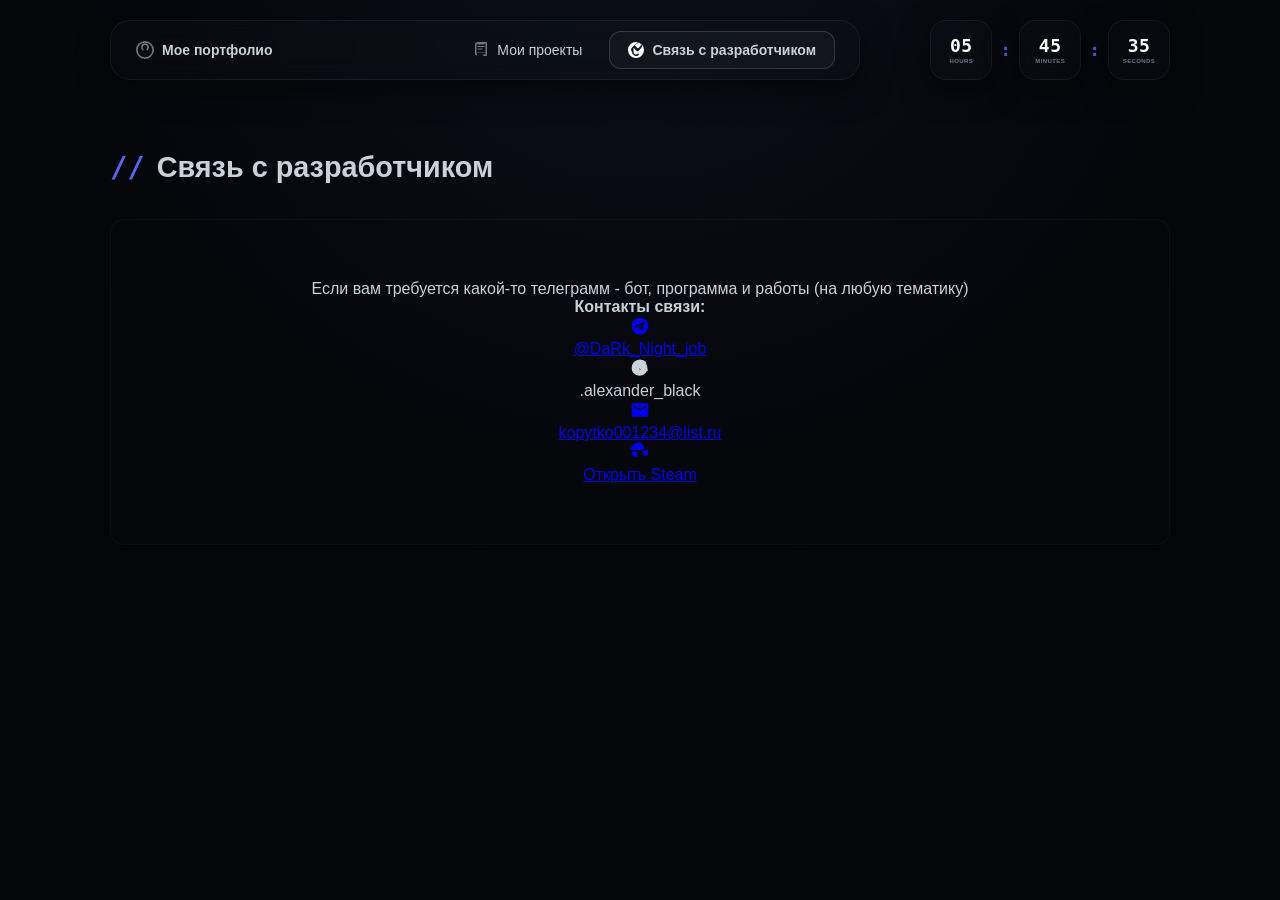
==== contacts.html @ 04a9a087 "Update contacts.html" ====
<!DOCTYPE html>
<html lang="ru">
<head>
    <meta charset="UTF-8">
    <meta name="viewport" content="width=device-width, initial-scale=1.0">
    <title>Мое Портфолио | Контакты</title>
    <link rel="stylesheet" href="style.css">
</head>
<body>

    <div id="loader">
        <div class="loader-content">
            <div class="wave-text">
                <span>За</span><span>г</span><span>р</span><span>у</span><span>з</span><span>к</span><span>а</span><span>...</span>
            </div>
            <div class="wave-dots">
                <div class="loader-pill"></div>
                <div class="loader-pill"></div>
                <div class="loader-pill"></div>
            </div>
        </div>
    </div>

    <header class="gh-header main-content-loaded">
        <div class="gh-container">
            <div class="gh-nav-item brand">
                <svg class="gh-icon" viewBox="0 0 16 16" width="18" height="18"><path fill="currentColor" d="M10.561 8.073a.75.75 0 1 1-1.122-1.001 2.22 2.22 0 0 0 .561-1.447c0-1.176-.856-2.125-2-2.125s-2 .949-2 2.125c0 .554.214 1.057.561 1.447a.75.75 0 1 1-1.122 1.001A3.72 3.72 0 0 1 4.5 5.625C4.5 3.632 6.058 2 8 2s3.5 1.632 3.5 3.625c0 .927-.348 1.771-.939 2.448Z"></path><path fill="currentColor" d="M8 0a8 8 0 1 1 0 16A8 8 0 0 1 8 0ZM1.5 8a6.5 6.5 0 1 0 13 0 6.5 6.5 0 0 0-13 0Z"></path></svg>
                <span>Мое портфолио</span>
            </div>
            
            <nav class="gh-nav-links">
                <a href="index.html" class="gh-nav-item">
                    <svg class="gh-icon" viewBox="0 0 16 16" width="16" height="16"><path fill="currentColor" d="M2 2.5A2.5 2.5 0 0 1 4.5 0h8.75a.75.75 0 0 1 .75.75v12.5a.75.75 0 0 1-.75.75h-2.5a.75.75 0 1 1 0-1.5h1.75v-2h-8a1 1 0 0 0-.714 1.7.75.75 0 1 1-1.072 1.05A2.495 2.495 0 0 1 2 11.5Zm10.5 7V1.5h-8a1 1 0 0 0-1 1v8.5c0 .193.055.373.15.526A2.487 2.487 0 0 1 4.5 10h8ZM4.5 1.5h7v1h-7v-1Zm0 2.5h7v1h-7v-1Zm0 2.5h5v1h-5v-1Z"></path></svg>
                    <span>Мои проекты</span>
                </a>
                <a href="contacts.html" class="gh-nav-item active">
                    <svg class="gh-icon" viewBox="0 0 16 16" width="16" height="16"><path fill="currentColor" d="M8 16A8 8 0 1 1 8 0a8 8 0 0 1 0 16ZM4 5v5a4 4 0 0 0 7.172 2.427l-1.06-1.06A2.5 2.5 0 0 1 5.5 10V5.78l3.15 3.15a1.25 1.25 0 0 0 1.768 0l2.333-2.333a3.5 3.5 0 0 0-4.95-4.95l-3 3A3.5 3.5 0 0 0 4 10Zm5.44-3.56a2 2 0 0 1 2.828 2.828l-2.334 2.334L6.78 3.44l2.334-2.334L9.44 1.44Z"></path></svg>
                    <span>Связь с разработчиком</span>
                </a>
            </nav>
        </div>
    </header>

    <div class="floating-clock-container main-content-loaded">
        <div class="clock-glass-card">
            <span id="hours">00</span>
            <span class="clock-card-label">HOURS</span>
        </div>
        <span class="clock-separator">:</span>
        <div class="clock-glass-card">
            <span id="minutes">00</span>
            <span class="clock-card-label">MINUTES</span>
        </div>
        <span class="clock-separator">:</span>
        <div class="clock-glass-card">
            <span id="seconds">00</span>
            <span class="clock-card-label">SECONDS</span>
        </div>
    </div>

    <main class="container main-content-loaded">
        <section class="section" style="padding-top: 40px;">
            <h2 class="section-title">Связь с разработчиком</h2>
            <div class="contact-box">
                <p class="contact-lead-text">Если вам требуется какой-то телеграмм - бот, программа и работы (на любую тематику)</p>
                <h4 class="contact-sub-title">Контакты связи:</h4>
                
                <div class="social-sliding-container">
                    
                    <a href="https://t.me/DaRk_Night_job" target="_blank" class="slide-social-btn tg-btn">
                        <div class="btn-icon-wrapper">
                            <svg viewBox="0 0 24 24" width="20" height="20" fill="currentColor"><path d="M12 2C6.48 2 2 6.48 2 12s4.48 10 10 10 10-4.48 10-10S17.52 2 12 2zm4.64 6.8c-.15 1.58-.8 5.42-1.13 7.19-.14.75-.42 1-.68 1.03-.58.05-1.02-.38-1.58-.75-.88-.58-1.38-.94-2.23-1.5-1-.65-.35-1 .22-1.62.15-.15 2.7-2.46 2.75-2.67.01-.03.01-.14-.06-.2-.07-.06-.17-.04-.25-.02-.11.02-1.83 1.16-5.16 3.41-.49.33-.93.5-1.33.49-.44-.01-1.29-.25-1.92-.45-.77-.25-1.39-.39-1.34-.83.03-.23.35-.46.97-.71 3.82-1.66 6.37-2.75 7.66-3.28 3.66-1.49 4.42-1.75 4.92-1.76.11 0 .36.03.52.16.14.11.18.26.19.37 0 .07-.01.22-.02.29z"/></svg>
                        </div>
                        <span class="btn-sliding-text">@DaRk_Night_job</span>
                    </a>

                    <div class="slide-social-btn dc-btn" onclick="navigator.clipboard.writeText('.alexander_black'); alert('Никнейм Discord скопирован!');">
                        <div class="btn-icon-wrapper">
                            <svg viewBox="0 0 24 24" width="20" height="20" fill="currentColor"><path d="M19.27 4.73a10.02 10.02 0 0 0-7.24-3h-.06a10.02 10.02 0 0 0-7.24 3A10 10 0 0 0 2 12c0 2.22.73 4.31 2.07 6a10.015 10.015 0 0 0 7.24 3.25h.18A10.017 10.017 0 0 0 18.73 18c1.34-1.69 2.07-3.78 2.07-6a10 10 0 0 0-1.53-5.27zm-7.27 9.52c-.83 0-1.5-.75-1.5-1.67 0-.92.67-1.67 1.5-1.67s1.5.75 1.5 1.67c0 .92-.67 1.67-1.5 1.67zm4.12-4.66c-.08-.14-.26-.22-.43-.17-1.12.33-2.31.51-3.69.51s-2.57-.19-3.69-.51c-.17-.05-.35.03-.43.17-.67 1.17-1.34 3.19-1.34 5.43 0 .15.08.29.22.36.99.51 2.21.82 3.53.82.49 0 .96-.04 1.41-.12.16-.03.29-.14.34-.3l.42-1.38c.07-.22-.04-.46-.26-.54-.46-.17-.9-.4-1.3-.68-.18-.13-.19-.39-.03-.53.15-.14.4-.13.53.03.39.4.88.72 1.42.94.34.14.71.22 1.1.22s.76-.08 1.1-.22c.54-.22 1.03-.54 1.42-.94.13-.16.38-.17.53-.03.16.14.15.4-.03.53-.4.28-.84.51-1.3.68-.22.08-.33.32-.26.54l.42 1.38c.05.16.18.27.34.3.45.08.92.12 1.41.12 1.32 0 2.54-.31 3.53-.82.14-.07.22-.21.22-.36 0-2.24-.67-4.26-1.34-5.43z"/></svg>
                        </div>
                        <span class="btn-sliding-text">.alexander_black</span>
                    </div>

                    <a href="mailto:kopytko001234@list.ru" class="slide-social-btn mail-btn">
                        <div class="btn-icon-wrapper">
                            <svg viewBox="0 0 24 24" width="20" height="20" fill="currentColor"><path d="M20 4H4c-1.1 0-1.99.9-1.99 2L2 18c0 1.1.9 2 2 2h16c1.1 0 2-.9 2-2V6c0-1.1-.9-2-2-2zm0 4l-8 5-8-5V6l8 5 8-5v2z"/></svg>
                        </div>
                        <span class="btn-sliding-text">kopytko001234@list.ru</span>
                    </a>

                    <a href="https://steamcommunity.com/profiles/76561199531581715/" target="_blank" class="slide-social-btn steam-btn">
                        <div class="btn-icon-wrapper">
                            <svg viewBox="0 0 24 24" width="20" height="20" fill="currentColor"><path d="M12 .3a12 12 0 0 0-11.3 8l5.8 2.3a3.3 3.3 0 0 1 5.4 0l5.7-2.4A12 12 0 0 0 12 .3zm-4.7 13a2.4 2.4 0 1 0 0 4.8 2.4 2.4 0 0 0 0-4.8zM2 12a10 10 0 0 0 1.7 5.5l5-2a3.4 3.4 0 0 1-.3-1.5 3.3 3.3 0 0 1 .4-1.6l-5.1-2A9.9 9.9 0 0 0 2 12zm18.3-2.5l-5.2 2.2a3.3 3.3 0 0 1 .4 1.7 3.4 3.4 0 0 1-.4 1.6l5 2A10 10 0 0 0 22 12a10 10 0 0 0-1.7-4.5z"/></svg>
                        </div>
                        <span class="btn-sliding-text">Открыть Steam</span>
                    </a>

                </div>
            </div>
        </section>
    </main>

    <script>
        window.addEventListener('DOMContentLoaded', () => {
            setTimeout(() => {
                const loader = document.getElementById('loader');
                if (loader) {
                    loader.style.opacity = '0';
                    loader.style.visibility = 'hidden';
                }
                document.querySelectorAll('.main-content-loaded').forEach(el => {
                    el.classList.add('visible');
                });
            }, 800);
        });

        function updateClock() {
            const now = new Date();
            const hours = now.getHours().toString().padStart(2, "0");
            const minutes = now.getMinutes().toString().padStart(2, "0");
            const seconds = now.getSeconds().toString().padStart(2, "0");
            
            if(document.getElementById("hours")) {
                document.getElementById("hours").textContent = hours;
                document.getElementById("minutes").textContent = minutes;
                document.getElementById("seconds").textContent = seconds;
            }
        }
        updateClock();
        setInterval(updateClock, 1000);
    </script>
</body>
</html>
---- style.css ----
/* ==========================================================================
   1. ПЕРЕМЕННЫЕ И УЛЬТРА-ТЕМНЫЙ ГЛУБОКИЙ ФОН
   ========================================================================== */
:root {
    --bg-color: #040508; 
    --card-bg: rgba(255, 255, 255, 0.005); 
    --card-border: rgba(255, 255, 255, 0.03);
    --accent-color: #5865F2; 
    --accent-glow: rgba(88, 101, 242, 0.3);
    --text-main: #c9d1d9;
    --text-muted: #6e7681; 
    --font: -apple-system, BlinkMacSystemFont, "Segoe UI", Helvetica, Arial, sans-serif;
}

* {
    box-sizing: border-box;
    margin: 0;
    padding: 0;
    scroll-behavior: smooth;
}

body {
    background-color: var(--bg-color);
    background-image: radial-gradient(circle at 50% -10%, #0c0f17 0%, #040508 60%);
    background-attachment: fixed;
    color: var(--text-main);
    font-family: var(--font);
    overflow-x: hidden;
    padding-top: 110px; 
}

.container {
    max-width: 1100px;
    margin: 0 auto;
    padding: 0 20px;
}

.main-content-loaded {
    opacity: 0;
    visibility: hidden;
    transition: opacity 0.6s ease-in-out, visibility 0.6s;
}

.main-content-loaded.visible {
    opacity: 1;
    visibility: visible;
}

/* ==========================================================================
   2. ПАРЯЩАЯ ВЕРХНЯЯ ПАНЕЛЬ (Выровнена слева с отступом)
   ========================================================================== */
.gh-header {
    position: fixed;
    top: 20px; 
    left: calc((100% - 1100px) / 2 + 20px); /* Привязка к сетке контейнера */
    width: calc(100% - 370px); /* Оставляем справа место под блок часов */
    max-width: 750px;
    height: 60px;
    background-color: rgba(255, 255, 255, 0.01) !important; 
    border: 1px solid rgba(255, 255, 255, 0.05); 
    border-radius: 20px; 
    backdrop-filter: blur(12px); 
    -webkit-backdrop-filter: blur(12px);
    box-shadow: 0 10px 30px rgba(0, 0, 0, 0.5);
    z-index: 99999; 
    transition: all 0.3s ease;
}

/* На экранах, когда контейнер сжимается */
@media (min-width: 769px) and (max-width: 1150px) {
    .gh-header {
        left: 2.5%;
        width: 63%;
    }
}

.gh-container {
    width: 100%;
    height: 100%;
    padding: 0 24px;
    display: flex;
    align-items: center;
    justify-content: space-between; 
}

.gh-nav-links {
    display: flex;
    align-items: center;
    gap: 8px;
    height: 100%;
}

.gh-nav-item {
    display: flex;
    align-items: center;
    gap: 8px;
    padding: 10px 18px;
    color: var(--text-main);
    text-decoration: none;
    font-size: 14px;
    font-weight: 500;
    border-radius: 12px;
    border: 1px solid transparent; 
    cursor: pointer;
    white-space: nowrap;
    transition: all 0.3s cubic-bezier(0.25, 0.46, 0.45, 0.94);
}

.gh-nav-item.brand {
    cursor: default;
    font-weight: 600;
    padding-left: 0;
}

.gh-nav-item:not(.brand):hover {
    background-color: rgba(88, 101, 242, 0.03); 
    border-color: rgba(88, 101, 242, 0.4); 
    box-shadow: 0 0 15px var(--accent-glow); 
    color: #ffffff;
}

.gh-nav-item.active:not(.brand) {
    background-color: rgba(255, 255, 255, 0.03);
    border-color: rgba(255, 255, 255, 0.15);
    font-weight: 600;
}

.gh-icon {
    color: var(--text-muted);
    transition: color 0.3s ease;
}

.gh-nav-item:hover .gh-icon,
.gh-nav-item.active .gh-icon {
    color: #ffffff;
}

/* ==========================================================================
   2Б. ОТДЕЛЬНЫЕ ПАРЯЩИЕ ГОРИЗОНТАЛЬНЫЕ ЧАСЫ (По новому референсу)
   ========================================================================== */
.floating-clock-container {
    position: fixed;
    top: 20px;
    right: calc((100% - 1100px) / 2 + 20px); /* Симметрично выровнены с правого края */
    height: 60px;
    display: flex;
    align-items: center;
    gap: 8px;
    z-index: 99999;
}

@media (min-width: 769px) and (max-width: 1150px) {
    .floating-clock-container {
        right: 2.5%;
    }
}

/* Стиль изолированных прозрачных квадратов для цифр */
.clock-glass-card {
    width: 62px;
    height: 60px;
    background: rgba(255, 255, 255, 0.01);
    border: 1px solid rgba(255, 255, 255, 0.05);
    border-radius: 16px;
    display: flex;
    flex-direction: column;
    align-items: center;
    justify-content: center;
    backdrop-filter: blur(12px);
    -webkit-backdrop-filter: blur(12px);
    box-shadow: 0 10px 30px rgba(0, 0, 0, 0.5);
    transition: border-color 0.3s ease, box-shadow 0.3s ease, background-color 0.3s ease;
}

.floating-clock-container:hover .clock-glass-card {
    border-color: rgba(88, 101, 242, 0.25);
    background-color: rgba(88, 101, 242, 0.01);
    box-shadow: 0 4px 20px rgba(88, 101, 242, 0.1);
}

.clock-glass-card span:first-child {
    font-size: 18px;
    font-weight: 600;
    color: #ffffff;
    font-family: monospace;
    letter-spacing: 0.5px;
    line-height: 1.1;
}

.clock-card-label {
    font-size: 6px;
    color: var(--text-muted);
    font-weight: 700;
    letter-spacing: 0.4px;
    margin-top: 2px;
}

/* Разделительные точки между квадратами */
.clock-separator {
    font-size: 18px;
    color: var(--accent-color);
    font-weight: 700;
    font-family: monospace;
    animation: clockBlink 1s infinite;
    line-height: 60px;
    height: 60px;
    display: inline-block;
    vertical-align: middle;
}

@keyframes clockBlink {
    0%, 100% { opacity: 0.2; transform: scale(0.95); }
    50% { opacity: 1; transform: scale(1.05); }
}

/* ==========================================================================
   3. МИНИМАЛИСТИЧНЫЙ ВОЛНОВОЙ ЛОАДЕР
   ========================================================================== */
#loader {
    position: fixed;
    top: 0;
    left: 0;
    width: 100%;
    height: 100%;
    background-color: #040508;
    display: flex;
    justify-content: center;
    align-items: center;
    z-index: 999999;
    transition: opacity 0.5s ease, visibility 0.5s;
}

.loader-content { display: flex; flex-direction: column; align-items: center; gap: 15px; }
.wave-text { display: flex; font-size: 2.2rem; font-weight: 300; letter-spacing: 4px; color: #ffffff; }
.wave-text span { display: inline-block; animation: textWave 1.4s infinite ease-in-out; }
.wave-text span:nth-child(1) { animation-delay: 0.0s; }
.wave-text span:nth-child(2) { animation-delay: 0.1s; }
.wave-text span:nth-child(3) { animation-delay: 0.2s; }
.wave-text span:nth-child(4) { animation-delay: 0.3s; }
.wave-text span:nth-child(5) { animation-delay: 0.4s; }
.wave-text span:nth-child(6) { animation-delay: 0.5s; }
.wave-text span:nth-child(7) { animation-delay: 0.6s; }
.wave-text span:nth-child(8) { animation-delay: 0.7s; }

.wave-dots { display: flex; gap: 8px; }
.wave-dots .loader-pill { display: inline-block; width: 6px; height: 18px; background-color: var(--accent-color); border-radius: 10px; animation: pillWave 1.4s infinite ease-in-out; }
.wave-dots .loader-pill:nth-child(1) { animation-delay: 0.8s; }
.wave-dots .loader-pill:nth-child(2) { animation-delay: 0.9s; }
.wave-dots .loader-pill:nth-child(3) { animation-delay: 1.0s; }

@keyframes textWave { 0%, 100% { transform: translateY(0); opacity: 0.3; } 50% { transform: translateY(-8px); opacity: 1; } }
@keyframes pillWave { 0%, 100% { transform: scaleY(1); opacity: 0.3; } 50% { transform: scaleY(1.4); opacity: 1; background-color: #ffffff; box-shadow: 0 0 15px var(--accent-color); } }

/* ==========================================================================
   4. ГЛАВНЫЙ БЛОК (HERO) И КИНЕТИЧЕСКАЯ ДЕТАЛЬ
   ========================================================================== */
.hero { min-height: 75vh; display: flex; align-items: center; justify-content: space-between; gap: 40px; padding-top: 20px; }
.hero-info { flex: 1; max-width: 600px; }
.hero-info h1 { font-size: 3rem; font-weight: 700; margin-bottom: 15px; letter-spacing: -1px; color: #ffffff; }
.hero-info h1 span { color: var(--accent-color); }
.hero-info p { font-size: 1.1rem; color: var(--text-muted); line-height: 1.6; }
.hero-visual { flex: 1; display: flex; justify-content: center; align-items: center; }

.floating-interactive {
    width: 220px;
    height: 220px;
    background: linear-gradient(45deg, #ffffff, #222531); 
    border-radius: 30% 70% 70% 30% / 30% 30% 70% 70%;
    animation: morph 8s infinite ease-in-out, spin 15s infinite linear;
    cursor: pointer;
    box-shadow: 0 0 50px rgba(255, 255, 255, 0.01);
    transition: transform 0.4s cubic-bezier(0.175, 0.885, 0.32, 1.275), background 0.3s ease;
}
.floating-interactive:hover { transform: scale(1.08) rotate(15deg); background: linear-gradient(45deg, var(--accent-color), #ffffff); box-shadow: 0 0 50px rgba(88, 101, 242, 0.3); }

@keyframes morph { 0% { border-radius: 30% 70% 70% 30% / 30% 30% 70% 70%; } 50% { border-radius: 60% 40% 30% 70% / 50% 60% 40% 50%; } 100% { border-radius: 30% 70% 70% 30% / 30% 30% 70% 70%; } }
@keyframes spin { 100% { transform: rotate(360deg); } }

/* ==========================================================================
   5. НАВИГАЦИЯ ПО ПРОЕКТАМ И ПРОЗРАЧНЫЕ КАРТОЧКИ
   ========================================================================== */
.navigation-tabs { border-top: 1px solid rgba(255, 255, 255, 0.05); border-bottom: 1px solid rgba(255, 255, 255, 0.05); padding: 25px 0; margin: 40px 0; }
.nav-links { list-style: none; display: flex; gap: 35px; }
.nav-links a { color: var(--text-muted); text-decoration: none; font-size: 0.95rem; font-weight: 600; text-transform: uppercase; letter-spacing: 1.5px; transition: color 0.3s ease; position: relative; padding-bottom: 5px; }
.nav-links a::after { content: ''; position: absolute; bottom: 0; left: 0; width: 0; height: 2px; background-color: var(--accent-color); transition: width 0.3s ease; }
.nav-links a:hover { color: var(--text-main); }
.nav-links a:hover::after { width: 100%; }

.section { padding: 60px 0; }
.section-title { font-size: 1.8rem; margin-bottom: 35px; font-weight: 600; display: flex; align-items: center; gap: 12px; }
.section-title::before { content: '//'; color: var(--accent-color); font-family: monospace; font-weight: 700; }
.grid { display: grid; grid-template-columns: repeat(auto-fit, minmax(300px, 1fr)); gap: 25px; }

.card, .contact-box {
    background-color: var(--card-bg); 
    border: 1px solid var(--card-border); 
    border-radius: 14px; 
    padding: 30px; 
    transition: transform 0.3s cubic-bezier(0.25, 0.46, 0.45, 0.94), border-color 0.3s ease, background-color 0.3s ease;
}

.card:hover, .contact-box:hover { 
    transform: translateY(-5px); 
    background-color: rgba(255, 255, 255, 0.015);
    border-color: rgba(255, 255, 255, 0.12); 
    box-shadow: 0 15px 35px rgba(0, 0, 0, 0.4); 
}

.card tag { display: inline-block; background: rgba(88, 101, 242, 0.12); color: #8c96ff; padding: 5px 12px; border-radius: 6px; font-size: 0.75rem; font-weight: 700; margin-bottom: 20px; text-transform: uppercase; letter-spacing: 0.5px; }
.card h3 { font-size: 1.35rem; margin-bottom: 12px; color: #ffffff;}
.card p { color: var(--text-muted); font-size: 0.95rem; line-height: 1.6; }

.contact-box { padding: 60px 40px; text-align: center; }
.empty-notice { color: var(--text-muted); font-size: 1.1rem; font-style: italic; }

/* ==========================================================================
   6. АДАПТИВНОСТЬ ПОД МОБИЛЬНЫЕ УСТРОЙСТВА
   ========================================================================== */
@media (max-width: 768px) {
    .gh-header { position: static; width: 95%; max-width: none; margin: 10px auto; transform: none; left: auto; height: auto; padding: 10px 0; border-radius: 14px; }
    .gh-container { flex-direction: column; gap: 10px; padding: 0 15px; }
    .gh-nav-links { gap: 4px; }
    .gh-nav-item { padding: 6px 10px; font-size: 12px; }
    
    /* Смещение часов под шапку на мобилках */
    .floating-clock-container { position: static; justify-content: center; margin: 15px auto 0 auto; transform: none; right: auto; top: auto; }
    .clock-glass-card { width: 50px; height: 48px; border-radius: 10px; }
    .clock-glass-card span:first-child { font-size: 14px; }
    .clock-separator { font-size: 14px; line-height: 48px; height: 48px; }
    
    body { padding-top: 20px; }
    .hero { flex-direction: column-reverse; text-align: center; min-height: auto; padding-top: 20px; gap: 30px; }
    .hero-info h1 { font-size: 2.3rem; }
    .nav-links { justify-content: center; flex-wrap: wrap; gap: 20px; }
    .floating-interactive { width: 170px; height: 170px; }
    .section { padding: 40px 0; }
}
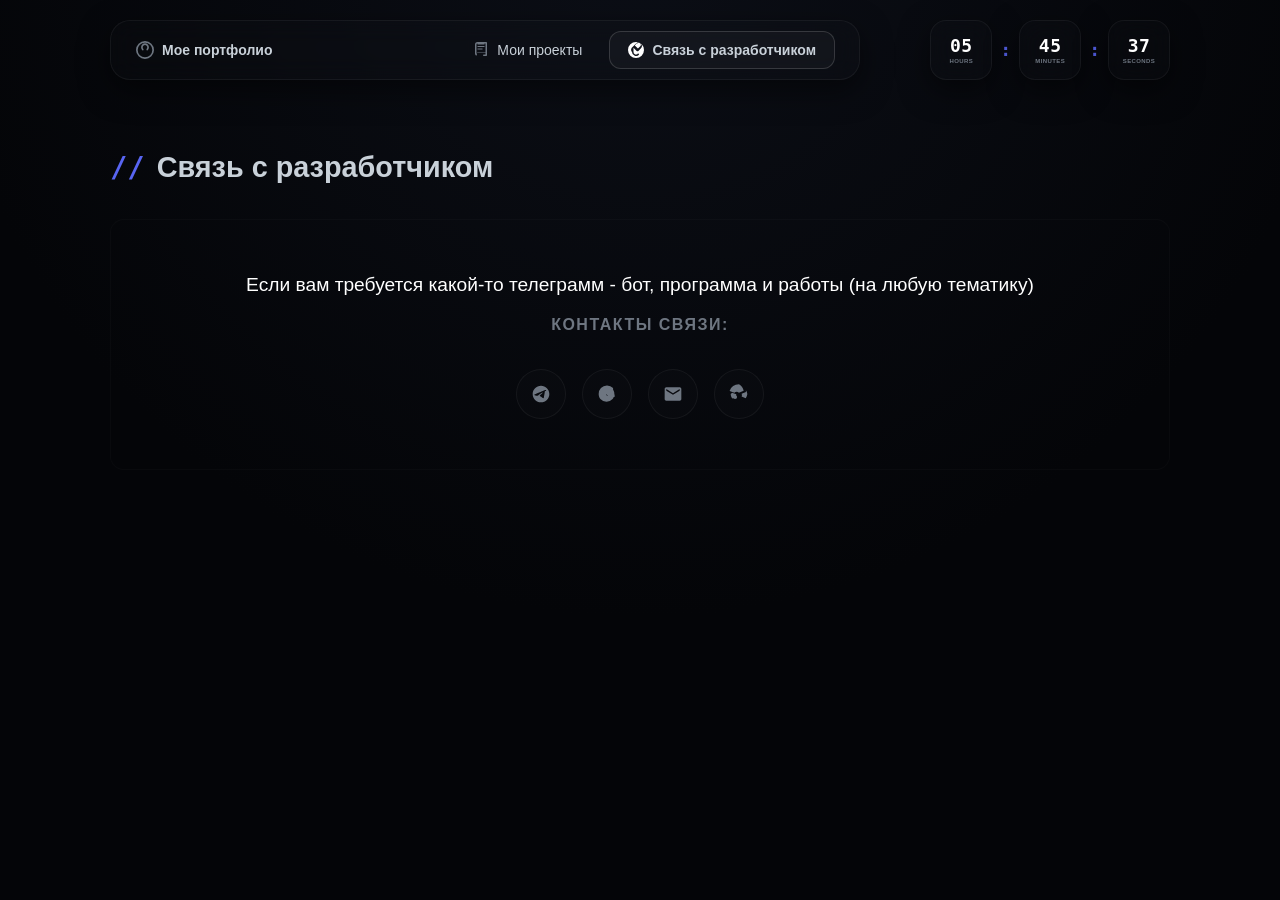
==== commit 3e25c4cb: "Update contacts.html" ====
--- a/contacts.html
+++ b/contacts.html
@@ -13,11 +13,11 @@
             <div class="wave-text">
                 <span>За</span><span>г</span><span>р</span><span>у</span><span>з</span><span>к</span><span>а</span><span>...</span>
             </div>
-            <div class="wave-dots">
-                <div class="loader-pill"></div>
-                <div class="loader-pill"></div>
-                <div class="loader-pill"></div>
-            </div>
+           <div class="wave-dots">
+    <div class="loader-pill pill-1"></div>
+    <div class="loader-pill pill-2"></div>
+    <div class="loader-pill pill-3"></div>
+</div>
         </div>
     </div>
 
--- a/style.css
+++ b/style.css
@@ -47,13 +47,13 @@
 }
 
 /* ==========================================================================
-   2. ПАРЯЩАЯ ВЕРХНЯЯ ПАНЕЛЬ (Выровнена слева с отступом)
+   2. ПАРЯЩАЯ ВЕРХНЯЯ ПАНЕЛЬ
    ========================================================================== */
 .gh-header {
     position: fixed;
     top: 20px; 
-    left: calc((100% - 1100px) / 2 + 20px); /* Привязка к сетке контейнера */
-    width: calc(100% - 370px); /* Оставляем справа место под блок часов */
+    left: calc((100% - 1100px) / 2 + 20px); 
+    width: calc(100% - 370px); 
     max-width: 750px;
     height: 60px;
     background-color: rgba(255, 255, 255, 0.01) !important; 
@@ -66,12 +66,8 @@
     transition: all 0.3s ease;
 }
 
-/* На экранах, когда контейнер сжимается */
 @media (min-width: 769px) and (max-width: 1150px) {
-    .gh-header {
-        left: 2.5%;
-        width: 63%;
-    }
+    .gh-header { left: 2.5%; width: 63%; }
 }
 
 .gh-container {
@@ -125,23 +121,16 @@
     font-weight: 600;
 }
 
-.gh-icon {
-    color: var(--text-muted);
-    transition: color 0.3s ease;
-}
-
-.gh-nav-item:hover .gh-icon,
-.gh-nav-item.active .gh-icon {
-    color: #ffffff;
-}
-
-/* ==========================================================================
-   2Б. ОТДЕЛЬНЫЕ ПАРЯЩИЕ ГОРИЗОНТАЛЬНЫЕ ЧАСЫ (По новому референсу)
+.gh-icon { color: var(--text-muted); transition: color 0.3s ease; }
+.gh-nav-item:hover .gh-icon, .gh-nav-item.active .gh-icon { color: #ffffff; }
+
+/* ==========================================================================
+   2Б. ОТДЕЛЬНЫЕ ПАРЯЩИЕ ГОРИЗОНТАЛЬНЫЕ ЧАСЫ
    ========================================================================== */
 .floating-clock-container {
     position: fixed;
     top: 20px;
-    right: calc((100% - 1100px) / 2 + 20px); /* Симметрично выровнены с правого края */
+    right: calc((100% - 1100px) / 2 + 20px); 
     height: 60px;
     display: flex;
     align-items: center;
@@ -150,12 +139,9 @@
 }
 
 @media (min-width: 769px) and (max-width: 1150px) {
-    .floating-clock-container {
-        right: 2.5%;
-    }
-}
-
-/* Стиль изолированных прозрачных квадратов для цифр */
+    .floating-clock-container { right: 2.5%; }
+}
+
 .clock-glass-card {
     width: 62px;
     height: 60px;
@@ -195,7 +181,6 @@
     margin-top: 2px;
 }
 
-/* Разделительные точки между квадратами */
 .clock-separator {
     font-size: 18px;
     color: var(--accent-color);
@@ -233,22 +218,8 @@
 .loader-content { display: flex; flex-direction: column; align-items: center; gap: 15px; }
 .wave-text { display: flex; font-size: 2.2rem; font-weight: 300; letter-spacing: 4px; color: #ffffff; }
 .wave-text span { display: inline-block; animation: textWave 1.4s infinite ease-in-out; }
-.wave-text span:nth-child(1) { animation-delay: 0.0s; }
-.wave-text span:nth-child(2) { animation-delay: 0.1s; }
-.wave-text span:nth-child(3) { animation-delay: 0.2s; }
-.wave-text span:nth-child(4) { animation-delay: 0.3s; }
-.wave-text span:nth-child(5) { animation-delay: 0.4s; }
-.wave-text span:nth-child(6) { animation-delay: 0.5s; }
-.wave-text span:nth-child(7) { animation-delay: 0.6s; }
-.wave-text span:nth-child(8) { animation-delay: 0.7s; }
-
-.wave-dots { display: flex; gap: 8px; }
+@keyframes textWave { 0%, 100% { transform: translateY(0); opacity: 0.3; } 50% { transform: translateY(-8px); opacity: 1; } }
 .wave-dots .loader-pill { display: inline-block; width: 6px; height: 18px; background-color: var(--accent-color); border-radius: 10px; animation: pillWave 1.4s infinite ease-in-out; }
-.wave-dots .loader-pill:nth-child(1) { animation-delay: 0.8s; }
-.wave-dots .loader-pill:nth-child(2) { animation-delay: 0.9s; }
-.wave-dots .loader-pill:nth-child(3) { animation-delay: 1.0s; }
-
-@keyframes textWave { 0%, 100% { transform: translateY(0); opacity: 0.3; } 50% { transform: translateY(-8px); opacity: 1; } }
 @keyframes pillWave { 0%, 100% { transform: scaleY(1); opacity: 0.3; } 50% { transform: scaleY(1.4); opacity: 1; background-color: #ffffff; box-shadow: 0 0 15px var(--accent-color); } }
 
 /* ==========================================================================
@@ -269,23 +240,15 @@
     animation: morph 8s infinite ease-in-out, spin 15s infinite linear;
     cursor: pointer;
     box-shadow: 0 0 50px rgba(255, 255, 255, 0.01);
-    transition: transform 0.4s cubic-bezier(0.175, 0.885, 0.32, 1.275), background 0.3s ease;
+    transition: transform 0.4s cubic-bezier(0.175, 0.885, 0.32, 1.275);
 }
 .floating-interactive:hover { transform: scale(1.08) rotate(15deg); background: linear-gradient(45deg, var(--accent-color), #ffffff); box-shadow: 0 0 50px rgba(88, 101, 242, 0.3); }
-
-@keyframes morph { 0% { border-radius: 30% 70% 70% 30% / 30% 30% 70% 70%; } 50% { border-radius: 60% 40% 30% 70% / 50% 60% 40% 50%; } 100% { border-radius: 30% 70% 70% 30% / 30% 30% 70% 70%; } }
+@keyframes morph { 0%, 100% { border-radius: 30% 70% 70% 30% / 30% 30% 70% 70%; } 50% { border-radius: 60% 40% 30% 70% / 50% 60% 40% 50%; } }
 @keyframes spin { 100% { transform: rotate(360deg); } }
 
 /* ==========================================================================
-   5. НАВИГАЦИЯ ПО ПРОЕКТАМ И ПРОЗРАЧНЫЕ КАРТОЧКИ
-   ========================================================================== */
-.navigation-tabs { border-top: 1px solid rgba(255, 255, 255, 0.05); border-bottom: 1px solid rgba(255, 255, 255, 0.05); padding: 25px 0; margin: 40px 0; }
-.nav-links { list-style: none; display: flex; gap: 35px; }
-.nav-links a { color: var(--text-muted); text-decoration: none; font-size: 0.95rem; font-weight: 600; text-transform: uppercase; letter-spacing: 1.5px; transition: color 0.3s ease; position: relative; padding-bottom: 5px; }
-.nav-links a::after { content: ''; position: absolute; bottom: 0; left: 0; width: 0; height: 2px; background-color: var(--accent-color); transition: width 0.3s ease; }
-.nav-links a:hover { color: var(--text-main); }
-.nav-links a:hover::after { width: 100%; }
-
+   5. СЕКЦИИ И КАРТОЧКИ
+   ========================================================================== */
 .section { padding: 60px 0; }
 .section-title { font-size: 1.8rem; margin-bottom: 35px; font-weight: 600; display: flex; align-items: center; gap: 12px; }
 .section-title::before { content: '//'; color: var(--accent-color); font-family: monospace; font-weight: 700; }
@@ -296,42 +259,133 @@
     border: 1px solid var(--card-border); 
     border-radius: 14px; 
     padding: 30px; 
-    transition: transform 0.3s cubic-bezier(0.25, 0.46, 0.45, 0.94), border-color 0.3s ease, background-color 0.3s ease;
-}
-
-.card:hover, .contact-box:hover { 
-    transform: translateY(-5px); 
-    background-color: rgba(255, 255, 255, 0.015);
-    border-color: rgba(255, 255, 255, 0.12); 
-    box-shadow: 0 15px 35px rgba(0, 0, 0, 0.4); 
-}
-
-.card tag { display: inline-block; background: rgba(88, 101, 242, 0.12); color: #8c96ff; padding: 5px 12px; border-radius: 6px; font-size: 0.75rem; font-weight: 700; margin-bottom: 20px; text-transform: uppercase; letter-spacing: 0.5px; }
+    transition: transform 0.3s cubic-bezier(0.25, 0.46, 0.45, 0.94), border-color 0.3s ease;
+}
+.card:hover { transform: translateY(-5px); border-color: rgba(255, 255, 255, 0.12); box-shadow: 0 15px 35px rgba(0, 0, 0, 0.4); }
+.card tag { display: inline-block; background: rgba(88, 101, 242, 0.12); color: #8c96ff; padding: 5px 12px; border-radius: 6px; font-size: 0.75rem; font-weight: 700; margin-bottom: 20px; text-transform: uppercase; }
 .card h3 { font-size: 1.35rem; margin-bottom: 12px; color: #ffffff;}
 .card p { color: var(--text-muted); font-size: 0.95rem; line-height: 1.6; }
 
-.contact-box { padding: 60px 40px; text-align: center; }
-.empty-notice { color: var(--text-muted); font-size: 1.1rem; font-style: italic; }
+/* ==========================================================================
+   5Б. ОБНОВЛЕННАЯ СЕКЦИЯ СВЯЗИ С ВЫДВИЖНЫМИ КНОПКАМИ
+   ========================================================================== */
+.contact-box {
+    padding: 50px 40px;
+    text-align: center;
+    background: rgba(255, 255, 255, 0.003);
+    border-color: rgba(255, 255, 255, 0.02);
+}
+
+.contact-lead-text {
+    font-size: 1.2rem;
+    color: #ffffff;
+    line-height: 1.6;
+    margin-bottom: 15px;
+    font-weight: 400;
+}
+
+.contact-sub-title {
+    font-size: 1rem;
+    color: var(--text-muted);
+    text-transform: uppercase;
+    letter-spacing: 1.5px;
+    margin-bottom: 35px;
+}
+
+/* Контейнер интерактивной панели */
+.social-sliding-container {
+    display: flex;
+    justify-content: center;
+    align-items: center;
+    gap: 16px;
+    flex-wrap: wrap;
+    margin-top: 20px;
+}
+
+/* Общий стиль подвижной кнопки */
+.slide-social-btn {
+    display: flex;
+    align-items: center;
+    width: 50px; /* Изначально кнопка круглая */
+    height: 50px;
+    background: rgba(255, 255, 255, 0.01);
+    border: 1px solid rgba(255, 255, 255, 0.05);
+    border-radius: 25px;
+    overflow: hidden; /* Прячет вылезающий текст */
+    cursor: pointer;
+    text-decoration: none;
+    color: var(--text-main);
+    transition: width 0.5s cubic-bezier(0.175, 0.885, 0.32, 1.15), 
+                border-color 0.3s ease, 
+                box-shadow 0.3s ease;
+}
+
+/* Внутренняя обертка иконки */
+.btn-icon-wrapper {
+    width: 48px;
+    height: 48px;
+    display: flex;
+    align-items: center;
+    justify-content: center;
+    flex-shrink: 0; /* Не дает иконке сжиматься */
+    color: var(--text-muted);
+    transition: color 0.3s ease;
+}
+
+/* Текст внутри, который будет выдвигаться */
+.btn-sliding-text {
+    font-size: 14px;
+    font-weight: 600;
+    padding-left: 5px;
+    padding-right: 20px;
+    white-space: nowrap;
+    opacity: 0;
+    transform: translateX(-10px);
+    transition: opacity 0.3s ease, transform 0.4s ease;
+}
+
+/* ЭФФЕКТ НАВЕДЕНИЯ (ВЫДВИЖЕНИЕ И СВЕЧЕНИЕ) */
+.slide-social-btn:hover {
+    border-color: rgba(88, 101, 242, 0.4);
+    box-shadow: 0 0 15px var(--accent-glow);
+    background: rgba(88, 101, 242, 0.03);
+    color: #ffffff;
+}
+
+.slide-social-btn:hover .btn-icon-wrapper {
+    color: #ffffff;
+}
+
+.slide-social-btn:hover .btn-sliding-text {
+    opacity: 1;
+    transform: translateX(0);
+}
+
+/* Кастомная адаптивная ширина под длину каждого текста при наведении */
+.slide-social-btn.tg-btn:hover { width: 190px; }
+.slide-social-btn.dc-btn:hover { width: 200px; }
+.slide-social-btn.mail-btn:hover { width: 245px; }
+.slide-social-btn.steam-btn:hover { width: 180px; }
 
 /* ==========================================================================
    6. АДАПТИВНОСТЬ ПОД МОБИЛЬНЫЕ УСТРОЙСТВА
    ========================================================================== */
 @media (max-width: 768px) {
-    .gh-header { position: static; width: 95%; max-width: none; margin: 10px auto; transform: none; left: auto; height: auto; padding: 10px 0; border-radius: 14px; }
+    .gh-header { position: static; width: 95%; margin: 10px auto; transform: none; left: auto; height: auto; padding: 10px 0; border-radius: 14px; }
     .gh-container { flex-direction: column; gap: 10px; padding: 0 15px; }
-    .gh-nav-links { gap: 4px; }
     .gh-nav-item { padding: 6px 10px; font-size: 12px; }
     
-    /* Смещение часов под шапку на мобилках */
-    .floating-clock-container { position: static; justify-content: center; margin: 15px auto 0 auto; transform: none; right: auto; top: auto; }
+    .floating-clock-container { position: static; justify-content: center; margin: 15px auto 0 auto; }
     .clock-glass-card { width: 50px; height: 48px; border-radius: 10px; }
     .clock-glass-card span:first-child { font-size: 14px; }
     .clock-separator { font-size: 14px; line-height: 48px; height: 48px; }
     
     body { padding-top: 20px; }
-    .hero { flex-direction: column-reverse; text-align: center; min-height: auto; padding-top: 20px; gap: 30px; }
+    .hero { flex-direction: column-reverse; text-align: center; min-height: auto; gap: 30px; }
     .hero-info h1 { font-size: 2.3rem; }
-    .nav-links { justify-content: center; flex-wrap: wrap; gap: 20px; }
-    .floating-interactive { width: 170px; height: 170px; }
-    .section { padding: 40px 0; }
-}
+    .grid { grid-template-columns: 1fr; }
+    
+    /* На мобилках кнопки сразу делаем слегка раскрытыми */
+    .slide-social-btn { width: auto !important; border-radius: 12px; padding-right: 10px; }
+    .btn-sliding-text { opacity: 1; transform: translateX(0); }
+}
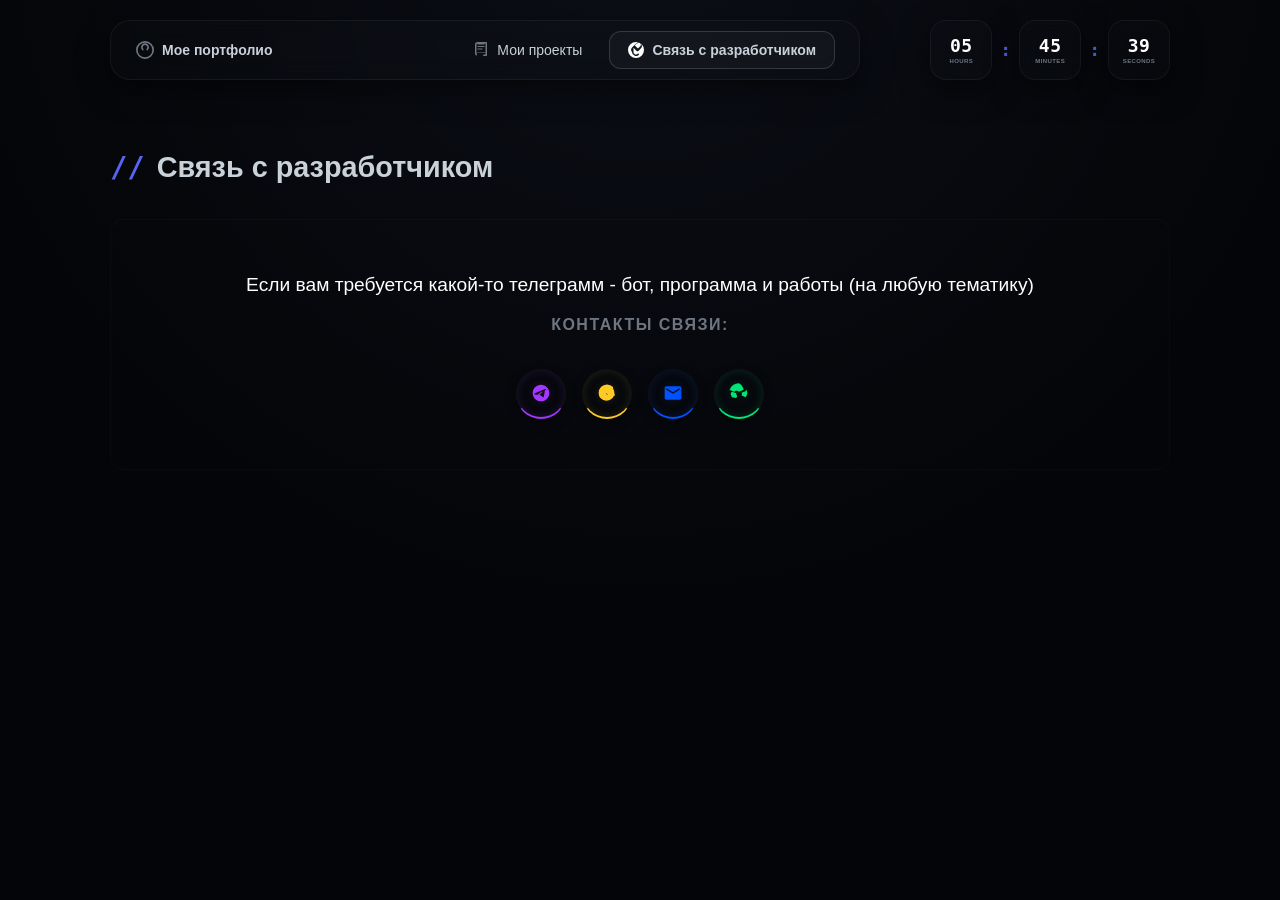
==== commit a2a86a3e: "Update contacts.html" ====
--- a/contacts.html
+++ b/contacts.html
@@ -13,11 +13,11 @@
             <div class="wave-text">
                 <span>За</span><span>г</span><span>р</span><span>у</span><span>з</span><span>к</span><span>а</span><span>...</span>
             </div>
-           <div class="wave-dots">
-    <div class="loader-pill pill-1"></div>
-    <div class="loader-pill pill-2"></div>
-    <div class="loader-pill pill-3"></div>
-</div>
+            <div class="wave-dots">
+                <div class="loader-pill pill-1"></div>
+                <div class="loader-pill pill-2"></div>
+                <div class="loader-pill pill-3"></div>
+            </div>
         </div>
     </div>
 
--- a/style.css
+++ b/style.css
@@ -125,7 +125,7 @@
 .gh-nav-item:hover .gh-icon, .gh-nav-item.active .gh-icon { color: #ffffff; }
 
 /* ==========================================================================
-   2Б. ОТДЕЛЬНЫЕ ПАРЯЩИЕ ГОРИЗОНТАЛЬНЫЕ ЧАСЫ
+   3. ОТДЕЛЬНЫЕ ПАРЯЩИЕ ГОРИЗОНТАЛЬНЫЕ ЧАСЫ
    ========================================================================== */
 .floating-clock-container {
     position: fixed;
@@ -199,7 +199,7 @@
 }
 
 /* ==========================================================================
-   3. МИНИМАЛИСТИЧНЫЙ ВОЛНОВОЙ ЛОАДЕР
+   4. ПОЭТАПНЫЙ ЦИКЛИЧНЫЙ ЭКРАН ЗАГРУЗКИ
    ========================================================================== */
 #loader {
     position: fixed;
@@ -219,11 +219,35 @@
 .wave-text { display: flex; font-size: 2.2rem; font-weight: 300; letter-spacing: 4px; color: #ffffff; }
 .wave-text span { display: inline-block; animation: textWave 1.4s infinite ease-in-out; }
 @keyframes textWave { 0%, 100% { transform: translateY(0); opacity: 0.3; } 50% { transform: translateY(-8px); opacity: 1; } }
-.wave-dots .loader-pill { display: inline-block; width: 6px; height: 18px; background-color: var(--accent-color); border-radius: 10px; animation: pillWave 1.4s infinite ease-in-out; }
-@keyframes pillWave { 0%, 100% { transform: scaleY(1); opacity: 0.3; } 50% { transform: scaleY(1.4); opacity: 1; background-color: #ffffff; box-shadow: 0 0 15px var(--accent-color); } }
-
-/* ==========================================================================
-   4. ГЛАВНЫЙ БЛОК (HERO) И КИНЕТИЧЕСКАЯ ДЕТАЛЬ
+
+.wave-dots {
+    display: flex;
+    justify-content: center;
+    align-items: center;
+    gap: 8px;
+    height: 30px;
+}
+
+.wave-dots .loader-pill {
+    display: inline-block;
+    width: 6px;
+    height: 16px;
+    background-color: var(--accent-color);
+    border-radius: 10px;
+    animation: pillWave 0.9s infinite ease-in-out;
+}
+
+.wave-dots .pill-1 { animation-delay: 0s; }
+.wave-dots .pill-2 { animation-delay: 0.3s; }
+.wave-dots .pill-3 { animation-delay: 0.6s; }
+
+@keyframes pillWave {
+    0%, 100% { transform: scaleY(1); opacity: 0.35; background-color: var(--accent-color); }
+    50% { transform: scaleY(2.2); opacity: 1; background-color: #ffffff; box-shadow: 0 0 15px var(--accent-color); }
+}
+
+/* ==========================================================================
+   5. ГЛАВНЫЙ БЛОК (HERO) И КИНЕТИЧЕСКАЯ ДЕТАЛЬ
    ========================================================================== */
 .hero { min-height: 75vh; display: flex; align-items: center; justify-content: space-between; gap: 40px; padding-top: 20px; }
 .hero-info { flex: 1; max-width: 600px; }
@@ -247,7 +271,7 @@
 @keyframes spin { 100% { transform: rotate(360deg); } }
 
 /* ==========================================================================
-   5. СЕКЦИИ И КАРТОЧКИ
+   6. СЕКЦИИ, КАРТОЧКИ И БЛОК СВЯЗИ
    ========================================================================== */
 .section { padding: 60px 0; }
 .section-title { font-size: 1.8rem; margin-bottom: 35px; font-weight: 600; display: flex; align-items: center; gap: 12px; }
@@ -266,9 +290,6 @@
 .card h3 { font-size: 1.35rem; margin-bottom: 12px; color: #ffffff;}
 .card p { color: var(--text-muted); font-size: 0.95rem; line-height: 1.6; }
 
-/* ==========================================================================
-   5Б. ОБНОВЛЕННАЯ СЕКЦИЯ СВЯЗИ С ВЫДВИЖНЫМИ КНОПКАМИ
-   ========================================================================== */
 .contact-box {
     padding: 50px 40px;
     text-align: center;
@@ -292,7 +313,9 @@
     margin-bottom: 35px;
 }
 
-/* Контейнер интерактивной панели */
+/* ==========================================================================
+   7. ИНДИВИДУАЛЬНАЯ ПОДВИЖНАЯ ПОДСВЕТКА КНОПОК СВЯЗИ
+   ========================================================================== */
 .social-sliding-container {
     display: flex;
     justify-content: center;
@@ -302,37 +325,47 @@
     margin-top: 20px;
 }
 
-/* Общий стиль подвижной кнопки */
+/* Конфигурация цветов для каждого сервиса */
+.tg-btn   { --btn-color: #a336ff; --btn-glow: rgba(163, 54, 255, 0.15);  --btn-glow-active: rgba(163, 54, 255, 0.5); }
+.dc-btn   { --btn-color: #ffca28; --btn-glow: rgba(255, 202, 40, 0.12);   --btn-glow-active: rgba(255, 202, 40, 0.5); }
+.mail-btn { --btn-color: #0052ff; --btn-glow: rgba(0, 82, 255, 0.15);   --btn-glow-active: rgba(0, 82, 255, 0.5); }
+.steam-btn{ --btn-color: #00e676; --btn-glow: rgba(0, 230, 118, 0.15);  --btn-glow-active: rgba(0, 230, 118, 0.5); }
+
 .slide-social-btn {
     display: flex;
     align-items: center;
-    width: 50px; /* Изначально кнопка круглая */
+    width: 50px; 
     height: 50px;
-    background: rgba(255, 255, 255, 0.01);
-    border: 1px solid rgba(255, 255, 255, 0.05);
+    background: rgba(255, 255, 255, 0.005);
+    /* Изначальная аккуратная подсветка границ */
+    border: 1px solid rgba(255, 255, 255, 0.04);
+    border-bottom: 2px solid var(--btn-color); /* Цветная полоска снизу в покое */
     border-radius: 25px;
-    overflow: hidden; /* Прячет вылезающий текст */
+    overflow: hidden; 
     cursor: pointer;
     text-decoration: none;
     color: var(--text-main);
+    box-shadow: inset 0 0 10px var(--btn-glow), 0 4px 12px rgba(0, 0, 0, 0.3);
+    
+    /* Плавное изменение ширины и тени */
     transition: width 0.5s cubic-bezier(0.175, 0.885, 0.32, 1.15), 
                 border-color 0.3s ease, 
-                box-shadow 0.3s ease;
-}
-
-/* Внутренняя обертка иконки */
+                box-shadow 0.4s ease,
+                background-color 0.3s ease;
+}
+
 .btn-icon-wrapper {
     width: 48px;
     height: 48px;
     display: flex;
     align-items: center;
     justify-content: center;
-    flex-shrink: 0; /* Не дает иконке сжиматься */
-    color: var(--text-muted);
-    transition: color 0.3s ease;
-}
-
-/* Текст внутри, который будет выдвигаться */
+    flex-shrink: 0; 
+    color: var(--btn-color); /* Иконки окрашены в цвет сервиса изначально */
+    filter: drop-shadow(0 0 4px var(--btn-glow));
+    transition: color 0.3s ease, filter 0.3s ease;
+}
+
 .btn-sliding-text {
     font-size: 14px;
     font-weight: 600;
@@ -344,16 +377,18 @@
     transition: opacity 0.3s ease, transform 0.4s ease;
 }
 
-/* ЭФФЕКТ НАВЕДЕНИЯ (ВЫДВИЖЕНИЕ И СВЕЧЕНИЕ) */
+/* Эффект яркого парения и раскрытия при наведении */
 .slide-social-btn:hover {
-    border-color: rgba(88, 101, 242, 0.4);
-    box-shadow: 0 0 15px var(--accent-glow);
-    background: rgba(88, 101, 242, 0.03);
+    border-color: var(--btn-color);
+    /* Взрывное неоновое свечение над кнопкой */
+    box-shadow: 0 0 25px var(--btn-glow-active), inset 0 0 15px var(--btn-glow);
+    background-color: rgba(255, 255, 255, 0.02);
     color: #ffffff;
 }
 
 .slide-social-btn:hover .btn-icon-wrapper {
     color: #ffffff;
+    filter: drop-shadow(0 0 8px var(--btn-color));
 }
 
 .slide-social-btn:hover .btn-sliding-text {
@@ -361,14 +396,14 @@
     transform: translateX(0);
 }
 
-/* Кастомная адаптивная ширина под длину каждого текста при наведении */
+/* Динамическое расширение кнопок под текст */
 .slide-social-btn.tg-btn:hover { width: 190px; }
 .slide-social-btn.dc-btn:hover { width: 200px; }
 .slide-social-btn.mail-btn:hover { width: 245px; }
 .slide-social-btn.steam-btn:hover { width: 180px; }
 
 /* ==========================================================================
-   6. АДАПТИВНОСТЬ ПОД МОБИЛЬНЫЕ УСТРОЙСТВА
+   8. АДАПТИВНОСТЬ ПОД МОБИЛЬНЫЕ УСТРОЙСТВА
    ========================================================================== */
 @media (max-width: 768px) {
     .gh-header { position: static; width: 95%; margin: 10px auto; transform: none; left: auto; height: auto; padding: 10px 0; border-radius: 14px; }
@@ -385,7 +420,7 @@
     .hero-info h1 { font-size: 2.3rem; }
     .grid { grid-template-columns: 1fr; }
     
-    /* На мобилках кнопки сразу делаем слегка раскрытыми */
-    .slide-social-btn { width: auto !important; border-radius: 12px; padding-right: 10px; }
+    /* На смартфонах плашки сразу раскрыты и мягко светятся */
+    .slide-social-btn { width: auto !important; border-radius: 12px; padding-right: 10px; border-color: var(--btn-color); }
     .btn-sliding-text { opacity: 1; transform: translateX(0); }
 }
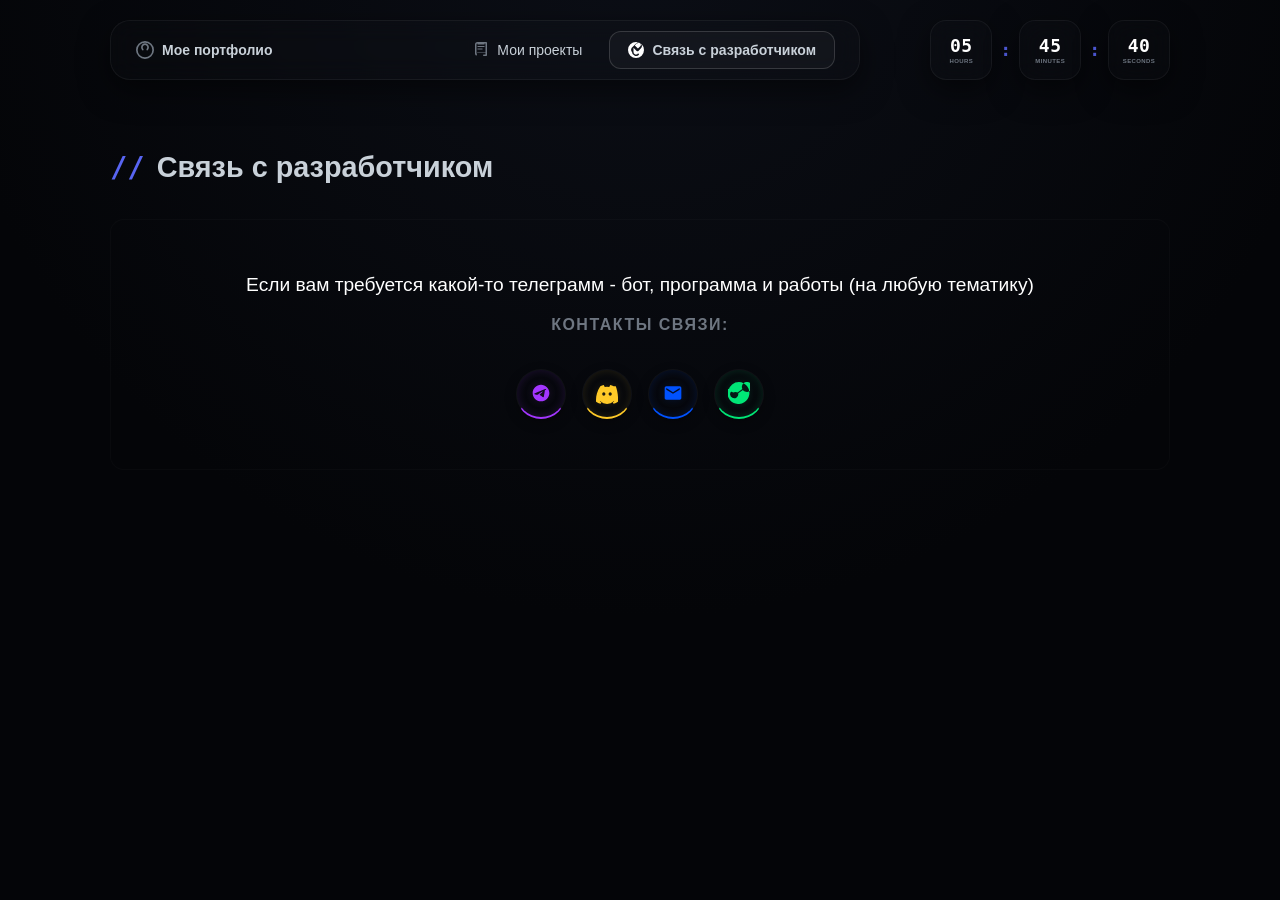
==== commit 8933a48a: "Update contacts.html" ====
--- a/contacts.html
+++ b/contacts.html
@@ -76,7 +76,7 @@
 
                     <div class="slide-social-btn dc-btn" onclick="navigator.clipboard.writeText('.alexander_black'); alert('Никнейм Discord скопирован!');">
                         <div class="btn-icon-wrapper">
-                            <svg viewBox="0 0 24 24" width="20" height="20" fill="currentColor"><path d="M19.27 4.73a10.02 10.02 0 0 0-7.24-3h-.06a10.02 10.02 0 0 0-7.24 3A10 10 0 0 0 2 12c0 2.22.73 4.31 2.07 6a10.015 10.015 0 0 0 7.24 3.25h.18A10.017 10.017 0 0 0 18.73 18c1.34-1.69 2.07-3.78 2.07-6a10 10 0 0 0-1.53-5.27zm-7.27 9.52c-.83 0-1.5-.75-1.5-1.67 0-.92.67-1.67 1.5-1.67s1.5.75 1.5 1.67c0 .92-.67 1.67-1.5 1.67zm4.12-4.66c-.08-.14-.26-.22-.43-.17-1.12.33-2.31.51-3.69.51s-2.57-.19-3.69-.51c-.17-.05-.35.03-.43.17-.67 1.17-1.34 3.19-1.34 5.43 0 .15.08.29.22.36.99.51 2.21.82 3.53.82.49 0 .96-.04 1.41-.12.16-.03.29-.14.34-.3l.42-1.38c.07-.22-.04-.46-.26-.54-.46-.17-.9-.4-1.3-.68-.18-.13-.19-.39-.03-.53.15-.14.4-.13.53.03.39.4.88.72 1.42.94.34.14.71.22 1.1.22s.76-.08 1.1-.22c.54-.22 1.03-.54 1.42-.94.13-.16.38-.17.53-.03.16.14.15.4-.03.53-.4.28-.84.51-1.3.68-.22.08-.33.32-.26.54l.42 1.38c.05.16.18.27.34.3.45.08.92.12 1.41.12 1.32 0 2.54-.31 3.53-.82.14-.07.22-.21.22-.36 0-2.24-.67-4.26-1.34-5.43z"/></svg>
+                            <svg viewBox="0 0 24 24" width="22" height="22" fill="currentColor"><path d="M19.27 4.58a15.47 15.47 0 0 0-3.81-1.18.06.06 0 0 0-.07.03c-.33.58-.69 1.36-.95 1.98a14.28 14.28 0 0 0-4.88 0c-.26-.62-.63-1.4-.96-1.98a.06.06 0 0 0-.07-.03 15.45 15.45 0 0 0-3.81 1.18.06.06 0 0 0-.03.02C.85 10.33-.24 15.93.04 21.43a.07.07 0 0 0 .03.05a15.63 15.63 0 0 0 4.71 2.38a.06.06 0 0 0 .06-.02c.37-.51.7-.1.99-1.64a.06.06 0 0 0-.03-.07a10.23 10.23 0 0 1-1.48-.71a.06.06 0 0 1-.01-.1c.1-.07.2-.15.3-.22a.06.06 0 0 1 .06 0a11.12 11.12 0 0 0 14.72 0a.06.06 0 0 1 .06 0c.1.08.2.15.3.22a.06.06 0 0 1-.01.1a10.12 10.12 0 0 1-1.48.71a.06.06 0 0 0-.03.07c.29.54.61 1.07.97 1.58a.06.06 0 0 0 .06.02a15.62 15.62 0 0 0 4.71-2.38a.07.07 0 0 0 .03-.05c.35-6.21-.57-11.78-2.43-16.82a.05.05 0 0 0-.03-.03zM8.52 14.91c-.93 0-1.7-.85-1.7-1.89s.75-1.89 1.7-1.89c.96 0 1.71.86 1.7 1.89c0 1.04-.74 1.89-1.7 1.89zm6.97 0c-.94 0-1.7-.85-1.7-1.89s.75-1.89 1.7-1.89c.96 0 1.71.86 1.7 1.89c0 1.04-.75 1.89-1.7 1.89z"/></svg>
                         </div>
                         <span class="btn-sliding-text">.alexander_black</span>
                     </div>
@@ -90,7 +90,7 @@
 
                     <a href="https://steamcommunity.com/profiles/76561199531581715/" target="_blank" class="slide-social-btn steam-btn">
                         <div class="btn-icon-wrapper">
-                            <svg viewBox="0 0 24 24" width="20" height="20" fill="currentColor"><path d="M12 .3a12 12 0 0 0-11.3 8l5.8 2.3a3.3 3.3 0 0 1 5.4 0l5.7-2.4A12 12 0 0 0 12 .3zm-4.7 13a2.4 2.4 0 1 0 0 4.8 2.4 2.4 0 0 0 0-4.8zM2 12a10 10 0 0 0 1.7 5.5l5-2a3.4 3.4 0 0 1-.3-1.5 3.3 3.3 0 0 1 .4-1.6l-5.1-2A9.9 9.9 0 0 0 2 12zm18.3-2.5l-5.2 2.2a3.3 3.3 0 0 1 .4 1.7 3.4 3.4 0 0 1-.4 1.6l5 2A10 10 0 0 0 22 12a10 10 0 0 0-1.7-4.5z"/></svg>
+                            <svg viewBox="0 0 24 24" width="22" height="22" fill="currentColor"><path d="M12 .002A12 12 0 0 0 .274 9.3l5.524 2.274A4.01 4.01 0 0 1 9.5 11.25c.324 0 .633.04.93.115l5.223-3.66a5.5 5.5 0 1 1 .645 1.055l-5.143 3.61c.065.282.095.577.095.88a4.5 4.5 0 1 1-7.247-3.565L.274 7.4A12 12 0 1 0 12 .002zm3.5 11.248a3 3 0 1 0 0 6 3 3 0 0 0 0-6zm0 1a2 2 0 1 1 0 4 2 2 0 0 1 0-4z"/></svg>
                         </div>
                         <span class="btn-sliding-text">Открыть Steam</span>
                     </a>
--- a/style.css
+++ b/style.css
@@ -337,9 +337,8 @@
     width: 50px; 
     height: 50px;
     background: rgba(255, 255, 255, 0.005);
-    /* Изначальная аккуратная подсветка границ */
     border: 1px solid rgba(255, 255, 255, 0.04);
-    border-bottom: 2px solid var(--btn-color); /* Цветная полоска снизу в покое */
+    border-bottom: 2px solid var(--btn-color); 
     border-radius: 25px;
     overflow: hidden; 
     cursor: pointer;
@@ -347,7 +346,6 @@
     color: var(--text-main);
     box-shadow: inset 0 0 10px var(--btn-glow), 0 4px 12px rgba(0, 0, 0, 0.3);
     
-    /* Плавное изменение ширины и тени */
     transition: width 0.5s cubic-bezier(0.175, 0.885, 0.32, 1.15), 
                 border-color 0.3s ease, 
                 box-shadow 0.4s ease,
@@ -361,9 +359,15 @@
     align-items: center;
     justify-content: center;
     flex-shrink: 0; 
-    color: var(--btn-color); /* Иконки окрашены в цвет сервиса изначально */
+    color: var(--btn-color); 
     filter: drop-shadow(0 0 4px var(--btn-glow));
     transition: color 0.3s ease, filter 0.3s ease;
+}
+
+/* Гарантирует, что встроенный SVG всегда центрируется правильно */
+.btn-icon-wrapper svg {
+    display: block;
+    margin: auto;
 }
 
 .btn-sliding-text {
@@ -377,10 +381,9 @@
     transition: opacity 0.3s ease, transform 0.4s ease;
 }
 
-/* Эффект яркого парения и раскрытия при наведении */
+/* Эффект яркого парения при наведении */
 .slide-social-btn:hover {
     border-color: var(--btn-color);
-    /* Взрывное неоновое свечение над кнопкой */
     box-shadow: 0 0 25px var(--btn-glow-active), inset 0 0 15px var(--btn-glow);
     background-color: rgba(255, 255, 255, 0.02);
     color: #ffffff;
@@ -420,7 +423,6 @@
     .hero-info h1 { font-size: 2.3rem; }
     .grid { grid-template-columns: 1fr; }
     
-    /* На смартфонах плашки сразу раскрыты и мягко светятся */
     .slide-social-btn { width: auto !important; border-radius: 12px; padding-right: 10px; border-color: var(--btn-color); }
     .btn-sliding-text { opacity: 1; transform: translateX(0); }
 }
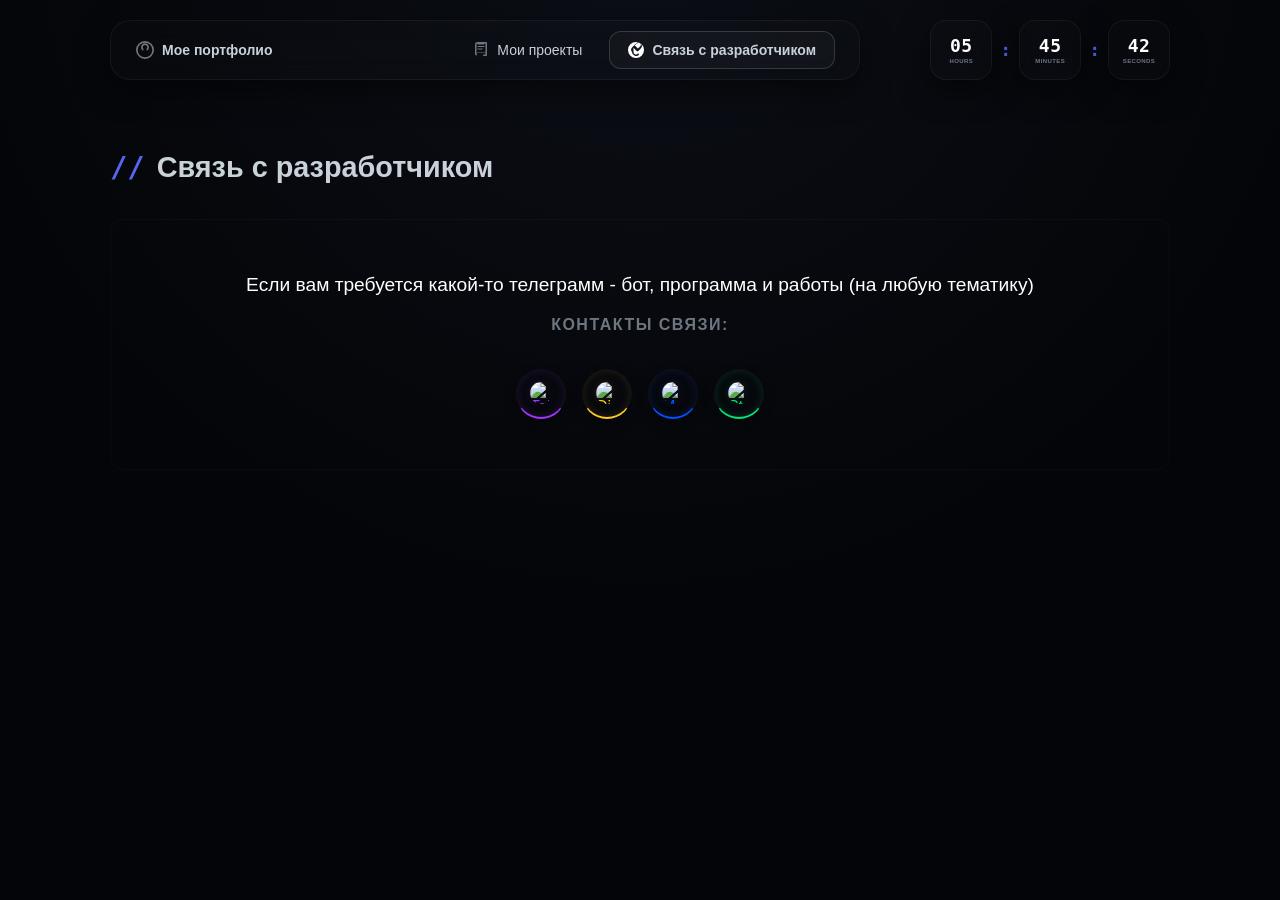
==== commit 84f51b00: "Update contacts.html" ====
--- a/contacts.html
+++ b/contacts.html
@@ -1,133 +1,235 @@
 <!DOCTYPE html>
+
 <html lang="ru">
+
 <head>
+
     <meta charset="UTF-8">
+
     <meta name="viewport" content="width=device-width, initial-scale=1.0">
+
     <title>Мое Портфолио | Контакты</title>
+
     <link rel="stylesheet" href="style.css">
+
 </head>
+
 <body>
 
+
+
     <div id="loader">
+
         <div class="loader-content">
+
             <div class="wave-text">
+
                 <span>За</span><span>г</span><span>р</span><span>у</span><span>з</span><span>к</span><span>а</span><span>...</span>
-            </div>
+
+            </div>
+
             <div class="wave-dots">
+
                 <div class="loader-pill pill-1"></div>
+
                 <div class="loader-pill pill-2"></div>
+
                 <div class="loader-pill pill-3"></div>
-            </div>
-        </div>
+
+            </div>
+
+        </div>
+
     </div>
 
+
+
     <header class="gh-header main-content-loaded">
+
         <div class="gh-container">
+
             <div class="gh-nav-item brand">
+
                 <svg class="gh-icon" viewBox="0 0 16 16" width="18" height="18"><path fill="currentColor" d="M10.561 8.073a.75.75 0 1 1-1.122-1.001 2.22 2.22 0 0 0 .561-1.447c0-1.176-.856-2.125-2-2.125s-2 .949-2 2.125c0 .554.214 1.057.561 1.447a.75.75 0 1 1-1.122 1.001A3.72 3.72 0 0 1 4.5 5.625C4.5 3.632 6.058 2 8 2s3.5 1.632 3.5 3.625c0 .927-.348 1.771-.939 2.448Z"></path><path fill="currentColor" d="M8 0a8 8 0 1 1 0 16A8 8 0 0 1 8 0ZM1.5 8a6.5 6.5 0 1 0 13 0 6.5 6.5 0 0 0-13 0Z"></path></svg>
+
                 <span>Мое портфолио</span>
-            </div>
+
+            </div>
+
             
+
             <nav class="gh-nav-links">
+
                 <a href="index.html" class="gh-nav-item">
+
                     <svg class="gh-icon" viewBox="0 0 16 16" width="16" height="16"><path fill="currentColor" d="M2 2.5A2.5 2.5 0 0 1 4.5 0h8.75a.75.75 0 0 1 .75.75v12.5a.75.75 0 0 1-.75.75h-2.5a.75.75 0 1 1 0-1.5h1.75v-2h-8a1 1 0 0 0-.714 1.7.75.75 0 1 1-1.072 1.05A2.495 2.495 0 0 1 2 11.5Zm10.5 7V1.5h-8a1 1 0 0 0-1 1v8.5c0 .193.055.373.15.526A2.487 2.487 0 0 1 4.5 10h8ZM4.5 1.5h7v1h-7v-1Zm0 2.5h7v1h-7v-1Zm0 2.5h5v1h-5v-1Z"></path></svg>
+
                     <span>Мои проекты</span>
+
                 </a>
+
                 <a href="contacts.html" class="gh-nav-item active">
+
                     <svg class="gh-icon" viewBox="0 0 16 16" width="16" height="16"><path fill="currentColor" d="M8 16A8 8 0 1 1 8 0a8 8 0 0 1 0 16ZM4 5v5a4 4 0 0 0 7.172 2.427l-1.06-1.06A2.5 2.5 0 0 1 5.5 10V5.78l3.15 3.15a1.25 1.25 0 0 0 1.768 0l2.333-2.333a3.5 3.5 0 0 0-4.95-4.95l-3 3A3.5 3.5 0 0 0 4 10Zm5.44-3.56a2 2 0 0 1 2.828 2.828l-2.334 2.334L6.78 3.44l2.334-2.334L9.44 1.44Z"></path></svg>
+
                     <span>Связь с разработчиком</span>
+
                 </a>
+
             </nav>
-        </div>
+
+        </div>
+
     </header>
 
+
+
     <div class="floating-clock-container main-content-loaded">
+
         <div class="clock-glass-card">
+
             <span id="hours">00</span>
+
             <span class="clock-card-label">HOURS</span>
-        </div>
+
+        </div>
+
         <span class="clock-separator">:</span>
+
         <div class="clock-glass-card">
+
             <span id="minutes">00</span>
+
             <span class="clock-card-label">MINUTES</span>
-        </div>
+
+        </div>
+
         <span class="clock-separator">:</span>
+
         <div class="clock-glass-card">
+
             <span id="seconds">00</span>
+
             <span class="clock-card-label">SECONDS</span>
-        </div>
+
+        </div>
+
     </div>
 
+
+
     <main class="container main-content-loaded">
+
         <section class="section" style="padding-top: 40px;">
+
             <h2 class="section-title">Связь с разработчиком</h2>
+
             <div class="contact-box">
+
                 <p class="contact-lead-text">Если вам требуется какой-то телеграмм - бот, программа и работы (на любую тематику)</p>
+
                 <h4 class="contact-sub-title">Контакты связи:</h4>
+
                 
-                <div class="social-sliding-container">
+
+<div class="social-sliding-container">
                     
-                    <a href="https://t.me/DaRk_Night_job" target="_blank" class="slide-social-btn tg-btn">
-                        <div class="btn-icon-wrapper">
-                            <svg viewBox="0 0 24 24" width="20" height="20" fill="currentColor"><path d="M12 2C6.48 2 2 6.48 2 12s4.48 10 10 10 10-4.48 10-10S17.52 2 12 2zm4.64 6.8c-.15 1.58-.8 5.42-1.13 7.19-.14.75-.42 1-.68 1.03-.58.05-1.02-.38-1.58-.75-.88-.58-1.38-.94-2.23-1.5-1-.65-.35-1 .22-1.62.15-.15 2.7-2.46 2.75-2.67.01-.03.01-.14-.06-.2-.07-.06-.17-.04-.25-.02-.11.02-1.83 1.16-5.16 3.41-.49.33-.93.5-1.33.49-.44-.01-1.29-.25-1.92-.45-.77-.25-1.39-.39-1.34-.83.03-.23.35-.46.97-.71 3.82-1.66 6.37-2.75 7.66-3.28 3.66-1.49 4.42-1.75 4.92-1.76.11 0 .36.03.52.16.14.11.18.26.19.37 0 .07-.01.22-.02.29z"/></svg>
-                        </div>
-                        <span class="btn-sliding-text">@DaRk_Night_job</span>
-                    </a>
-
-                    <div class="slide-social-btn dc-btn" onclick="navigator.clipboard.writeText('.alexander_black'); alert('Никнейм Discord скопирован!');">
-                        <div class="btn-icon-wrapper">
-                            <svg viewBox="0 0 24 24" width="22" height="22" fill="currentColor"><path d="M19.27 4.58a15.47 15.47 0 0 0-3.81-1.18.06.06 0 0 0-.07.03c-.33.58-.69 1.36-.95 1.98a14.28 14.28 0 0 0-4.88 0c-.26-.62-.63-1.4-.96-1.98a.06.06 0 0 0-.07-.03 15.45 15.45 0 0 0-3.81 1.18.06.06 0 0 0-.03.02C.85 10.33-.24 15.93.04 21.43a.07.07 0 0 0 .03.05a15.63 15.63 0 0 0 4.71 2.38a.06.06 0 0 0 .06-.02c.37-.51.7-.1.99-1.64a.06.06 0 0 0-.03-.07a10.23 10.23 0 0 1-1.48-.71a.06.06 0 0 1-.01-.1c.1-.07.2-.15.3-.22a.06.06 0 0 1 .06 0a11.12 11.12 0 0 0 14.72 0a.06.06 0 0 1 .06 0c.1.08.2.15.3.22a.06.06 0 0 1-.01.1a10.12 10.12 0 0 1-1.48.71a.06.06 0 0 0-.03.07c.29.54.61 1.07.97 1.58a.06.06 0 0 0 .06.02a15.62 15.62 0 0 0 4.71-2.38a.07.07 0 0 0 .03-.05c.35-6.21-.57-11.78-2.43-16.82a.05.05 0 0 0-.03-.03zM8.52 14.91c-.93 0-1.7-.85-1.7-1.89s.75-1.89 1.7-1.89c.96 0 1.71.86 1.7 1.89c0 1.04-.74 1.89-1.7 1.89zm6.97 0c-.94 0-1.7-.85-1.7-1.89s.75-1.89 1.7-1.89c.96 0 1.71.86 1.7 1.89c0 1.04-.75 1.89-1.7 1.89z"/></svg>
-                        </div>
-                        <span class="btn-sliding-text">.alexander_black</span>
-                    </div>
-
-                    <a href="mailto:kopytko001234@list.ru" class="slide-social-btn mail-btn">
-                        <div class="btn-icon-wrapper">
-                            <svg viewBox="0 0 24 24" width="20" height="20" fill="currentColor"><path d="M20 4H4c-1.1 0-1.99.9-1.99 2L2 18c0 1.1.9 2 2 2h16c1.1 0 2-.9 2-2V6c0-1.1-.9-2-2-2zm0 4l-8 5-8-5V6l8 5 8-5v2z"/></svg>
-                        </div>
-                        <span class="btn-sliding-text">kopytko001234@list.ru</span>
-                    </a>
-
-                    <a href="https://steamcommunity.com/profiles/76561199531581715/" target="_blank" class="slide-social-btn steam-btn">
-                        <div class="btn-icon-wrapper">
-                            <svg viewBox="0 0 24 24" width="22" height="22" fill="currentColor"><path d="M12 .002A12 12 0 0 0 .274 9.3l5.524 2.274A4.01 4.01 0 0 1 9.5 11.25c.324 0 .633.04.93.115l5.223-3.66a5.5 5.5 0 1 1 .645 1.055l-5.143 3.61c.065.282.095.577.095.88a4.5 4.5 0 1 1-7.247-3.565L.274 7.4A12 12 0 1 0 12 .002zm3.5 11.248a3 3 0 1 0 0 6 3 3 0 0 0 0-6zm0 1a2 2 0 1 1 0 4 2 2 0 0 1 0-4z"/></svg>
-                        </div>
-                        <span class="btn-sliding-text">Открыть Steam</span>
-                    </a>
-
-                </div>
-            </div>
+    <a href="https://t.me/DaRk_Night_job" target="_blank" class="slide-social-btn tg-btn">
+        <div class="btn-icon-wrapper">
+            <img src="images/telegram.png" alt="Telegram" class="btn-custom-photo">
+        </div>
+        <span class="btn-sliding-text">@DaRk_Night_job</span>
+    </a>
+
+    <div class="slide-social-btn dc-btn" onclick="navigator.clipboard.writeText('.alexander_black'); alert('Никнейм Discord скопирован!');">
+        <div class="btn-icon-wrapper">
+            <img src="images/discord.png" alt="Discord" class="btn-custom-photo">
+        </div>
+        <span class="btn-sliding-text">.alexander_black</span>
+    </div>
+
+   <a href="mailto:kopytko001234@list.ru" class="slide-social-btn mail-btn">
+        <div class="btn-icon-wrapper">
+            <img src="images/mail.ru.png" alt="Mail" class="btn-custom-photo">
+        </div>
+        <span class="btn-sliding-text">kopytko001234@list.ru</span>
+    </a>
+
+    <a href="https://steamcommunity.com/profiles/76561199531581715/" target="_blank" class="slide-social-btn steam-btn">
+        <div class="btn-icon-wrapper">
+            <img src="images/steam.png" alt="Steam" class="btn-custom-photo">
+        </div>
+        <span class="btn-sliding-text">Открыть Steam</span>
+    </a>
+
+</div>
+
+            </div>
+
         </section>
+
     </main>
 
+
+
     <script>
+
         window.addEventListener('DOMContentLoaded', () => {
+
             setTimeout(() => {
+
                 const loader = document.getElementById('loader');
+
                 if (loader) {
+
                     loader.style.opacity = '0';
+
                     loader.style.visibility = 'hidden';
+
                 }
+
                 document.querySelectorAll('.main-content-loaded').forEach(el => {
+
                     el.classList.add('visible');
+
                 });
+
             }, 800);
+
         });
 
+
+
         function updateClock() {
+
             const now = new Date();
+
             const hours = now.getHours().toString().padStart(2, "0");
+
             const minutes = now.getMinutes().toString().padStart(2, "0");
+
             const seconds = now.getSeconds().toString().padStart(2, "0");
+
             
+
             if(document.getElementById("hours")) {
+
                 document.getElementById("hours").textContent = hours;
+
                 document.getElementById("minutes").textContent = minutes;
+
                 document.getElementById("seconds").textContent = seconds;
+
             }
+
         }
+
         updateClock();
+
         setInterval(updateClock, 1000);
+
     </script>
+
 </body>
+
 </html>
--- a/style.css
+++ b/style.css
@@ -404,6 +404,15 @@
 .slide-social-btn.dc-btn:hover { width: 200px; }
 .slide-social-btn.mail-btn:hover { width: 245px; }
 .slide-social-btn.steam-btn:hover { width: 180px; }
+
+/* Добавь это правило в style.css */
+.btn-custom-photo {
+    width: 22px;         /* Оптимальный размер иконки */
+    height: 22px;
+    object-fit: contain; /* Сохраняет пропорции логотипа */
+    border-radius: 50%;  /* Если нужно сделать аватарки круглыми */
+    pointer-events: none; /* Чтобы картинка не мешала кликам */
+}
 
 /* ==========================================================================
    8. АДАПТИВНОСТЬ ПОД МОБИЛЬНЫЕ УСТРОЙСТВА
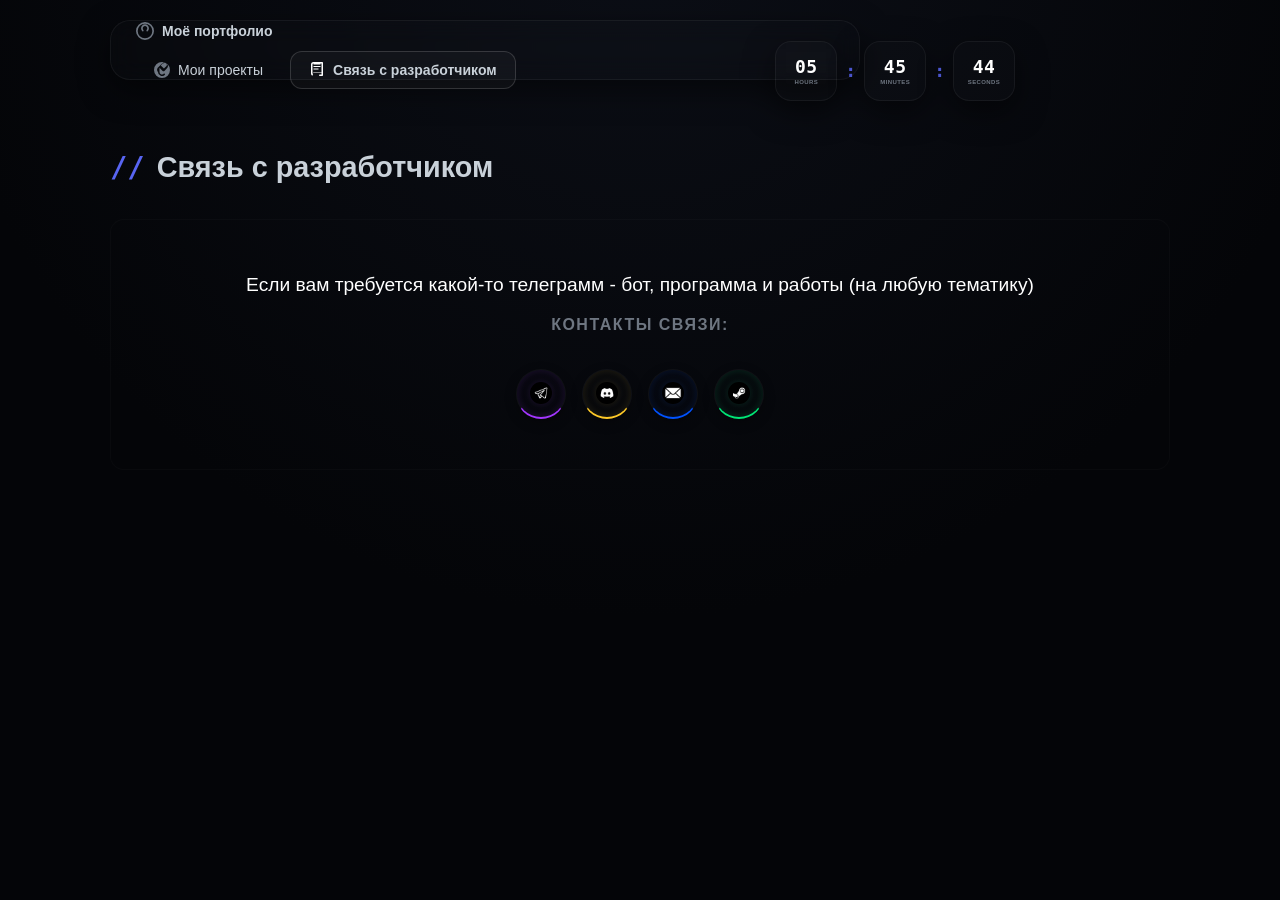
==== commit 35d41a08: "Update contacts.html" ====
--- a/contacts.html
+++ b/contacts.html
@@ -5,132 +5,84 @@
 <head>
 
     <meta charset="UTF-8">
-
     <meta name="viewport" content="width=device-width, initial-scale=1.0">
-
     <title>Мое Портфолио | Контакты</title>
-
     <link rel="stylesheet" href="style.css">
-
 </head>
-
 <body>
 
 
 
     <div id="loader">
-
         <div class="loader-content">
-
             <div class="wave-text">
-
                 <span>За</span><span>г</span><span>р</span><span>у</span><span>з</span><span>к</span><span>а</span><span>...</span>
-
             </div>
-
             <div class="wave-dots">
-
                 <div class="loader-pill pill-1"></div>
-
                 <div class="loader-pill pill-2"></div>
-
                 <div class="loader-pill pill-3"></div>
-
             </div>
-
         </div>
-
     </div>
 
 
 
     <header class="gh-header main-content-loaded">
-
-        <div class="gh-container">
-
+    <div class="gh-container">
+        
+        <div class="gh-nav-block">
             <div class="gh-nav-item brand">
-
-                <svg class="gh-icon" viewBox="0 0 16 16" width="18" height="18"><path fill="currentColor" d="M10.561 8.073a.75.75 0 1 1-1.122-1.001 2.22 2.22 0 0 0 .561-1.447c0-1.176-.856-2.125-2-2.125s-2 .949-2 2.125c0 .554.214 1.057.561 1.447a.75.75 0 1 1-1.122 1.001A3.72 3.72 0 0 1 4.5 5.625C4.5 3.632 6.058 2 8 2s3.5 1.632 3.5 3.625c0 .927-.348 1.771-.939 2.448Z"></path><path fill="currentColor" d="M8 0a8 8 0 1 1 0 16A8 8 0 0 1 8 0ZM1.5 8a6.5 6.5 0 1 0 13 0 6.5 6.5 0 0 0-13 0Z"></path></svg>
-
-                <span>Мое портфолио</span>
-
+                <svg class="gh-icon" viewBox="0 0 16 16" width="18" height="18">
+                    <path fill="currentColor" d="M10.561 8.073a.75.75 0 1 1-1.122-1.001 2.22 2.22 0 0 0 .561-1.447c0-1.176-.856-2.125-2-2.125s-2 .949-2 2.125c0 .554.214 1.057.561 1.447a.75.75 0 1 1-1.122 1.001A3.72 3.72 0 0 1 4.5 5.625C4.5 3.632 6.058 2 8 2s3.5 1.632 3.5 3.625c0 .927-.348 1.771-.939 2.448Z"></path>
+                    <path fill="currentColor" d="M8 0a8 8 0 1 1 0 16A8 8 0 0 1 8 0ZM1.5 8a6.5 6.5 0 1 0 13 0 6.5 6.5 0 0 0-13 0Z"></path>
+                </svg>
+                <span>Моё портфолио</span>
             </div>
-
             
-
             <nav class="gh-nav-links">
-
                 <a href="index.html" class="gh-nav-item">
-
-                    <svg class="gh-icon" viewBox="0 0 16 16" width="16" height="16"><path fill="currentColor" d="M2 2.5A2.5 2.5 0 0 1 4.5 0h8.75a.75.75 0 0 1 .75.75v12.5a.75.75 0 0 1-.75.75h-2.5a.75.75 0 1 1 0-1.5h1.75v-2h-8a1 1 0 0 0-.714 1.7.75.75 0 1 1-1.072 1.05A2.495 2.495 0 0 1 2 11.5Zm10.5 7V1.5h-8a1 1 0 0 0-1 1v8.5c0 .193.055.373.15.526A2.487 2.487 0 0 1 4.5 10h8ZM4.5 1.5h7v1h-7v-1Zm0 2.5h7v1h-7v-1Zm0 2.5h5v1h-5v-1Z"></path></svg>
-
+                    <svg class="gh-icon" viewBox="0 0 16 16" width="16" height="16">
+                        <path fill="currentColor" d="M8 16A8 8 0 1 1 8 0a8 8 0 0 1 0 16ZM4 5v5a4 4 0 0 0 7.172 2.427l-1.06-1.06A2.5 2.5 0 0 1 5.5 10V5.78l3.15 3.15a1.25 1.25 0 0 0 1.768 0l2.333-2.333a3.5 3.5 0 0 0-4.95-4.95l-3 3A3.5 3.5 0 0 0 4 10Zm5.44-3.56a2 2 0 0 1 2.828 2.828l-2.334 2.334L6.78 3.44l2.334-2.334L9.44 1.44Z"></path>
+                    </svg>
                     <span>Мои проекты</span>
-
                 </a>
-
                 <a href="contacts.html" class="gh-nav-item active">
-
-                    <svg class="gh-icon" viewBox="0 0 16 16" width="16" height="16"><path fill="currentColor" d="M8 16A8 8 0 1 1 8 0a8 8 0 0 1 0 16ZM4 5v5a4 4 0 0 0 7.172 2.427l-1.06-1.06A2.5 2.5 0 0 1 5.5 10V5.78l3.15 3.15a1.25 1.25 0 0 0 1.768 0l2.333-2.333a3.5 3.5 0 0 0-4.95-4.95l-3 3A3.5 3.5 0 0 0 4 10Zm5.44-3.56a2 2 0 0 1 2.828 2.828l-2.334 2.334L6.78 3.44l2.334-2.334L9.44 1.44Z"></path></svg>
-
+                    <svg class="gh-icon" viewBox="0 0 16 16" width="16" height="16">
+                       <path fill="currentColor" d="M2 2.5A2.5 2.5 0 0 1 4.5 0h8.75a.75.75 0 0 1 .75.75v12.5a.75.75 0 0 1-.75.75h-2.5a.75.75 0 1 1 0-1.5h1.75v-2h-8a1 1 0 0 0-.714 1.7.75.75 0 1 1-1.072 1.05A2.495 2.495 0 0 1 2 11.5Zm10.5 7V1.5h-8a1 1 0 0 0-1 1v8.5c0 .193.055.373.15.526A2.487 2.487 0 0 1 4.5 10h8ZM4.5 1.5h7v1h-7v-1Zm0 2.5h7v1h-7v-1Zm0 2.5h5v1h-5v-1Z"></path>
+                        
+                    </svg>
                     <span>Связь с разработчиком</span>
-
                 </a>
-
             </nav>
-
         </div>
 
-    </header>
-
-
-
-    <div class="floating-clock-container main-content-loaded">
-
-        <div class="clock-glass-card">
-
-            <span id="hours">00</span>
-
-            <span class="clock-card-label">HOURS</span>
-
+        <div class="floating-clock-container">
+            <div class="clock-glass-card">
+                <span id="hours">16</span>
+                <span class="clock-card-label">HOURS</span>
+            </div>
+            <span class="clock-separator">:</span>
+            <div class="clock-glass-card">
+                <span id="minutes">33</span>
+                <span class="clock-card-label">MINUTES</span>
+            </div>
+            <span class="clock-separator">:</span>
+            <div class="clock-glass-card">
+                <span id="seconds">36</span>
+                <span class="clock-card-label">SECONDS</span>
+            </div>
         </div>
-
-        <span class="clock-separator">:</span>
-
-        <div class="clock-glass-card">
-
-            <span id="minutes">00</span>
-
-            <span class="clock-card-label">MINUTES</span>
-
-        </div>
-
-        <span class="clock-separator">:</span>
-
-        <div class="clock-glass-card">
-
-            <span id="seconds">00</span>
-
-            <span class="clock-card-label">SECONDS</span>
-
-        </div>
-
     </div>
-
-
+</header>
 
     <main class="container main-content-loaded">
 
         <section class="section" style="padding-top: 40px;">
-
             <h2 class="section-title">Связь с разработчиком</h2>
-
             <div class="contact-box">
-
                 <p class="contact-lead-text">Если вам требуется какой-то телеграмм - бот, программа и работы (на любую тематику)</p>
-
                 <h4 class="contact-sub-title">Контакты связи:</h4>
-
-                
 
 <div class="social-sliding-container">
                     
@@ -161,13 +113,9 @@
         </div>
         <span class="btn-sliding-text">Открыть Steam</span>
     </a>
-
 </div>
-
             </div>
-
         </section>
-
     </main>
 
 
@@ -175,61 +123,34 @@
     <script>
 
         window.addEventListener('DOMContentLoaded', () => {
-
             setTimeout(() => {
-
                 const loader = document.getElementById('loader');
-
                 if (loader) {
-
                     loader.style.opacity = '0';
-
                     loader.style.visibility = 'hidden';
-
                 }
-
                 document.querySelectorAll('.main-content-loaded').forEach(el => {
-
                     el.classList.add('visible');
-
                 });
-
             }, 800);
-
         });
 
-
-
         function updateClock() {
-
             const now = new Date();
-
             const hours = now.getHours().toString().padStart(2, "0");
-
             const minutes = now.getMinutes().toString().padStart(2, "0");
-
             const seconds = now.getSeconds().toString().padStart(2, "0");
 
-            
-
             if(document.getElementById("hours")) {
-
                 document.getElementById("hours").textContent = hours;
-
                 document.getElementById("minutes").textContent = minutes;
-
                 document.getElementById("seconds").textContent = seconds;
-
             }
-
         }
 
         updateClock();
-
         setInterval(updateClock, 1000);
 
     </script>
-
 </body>
-
 </html>
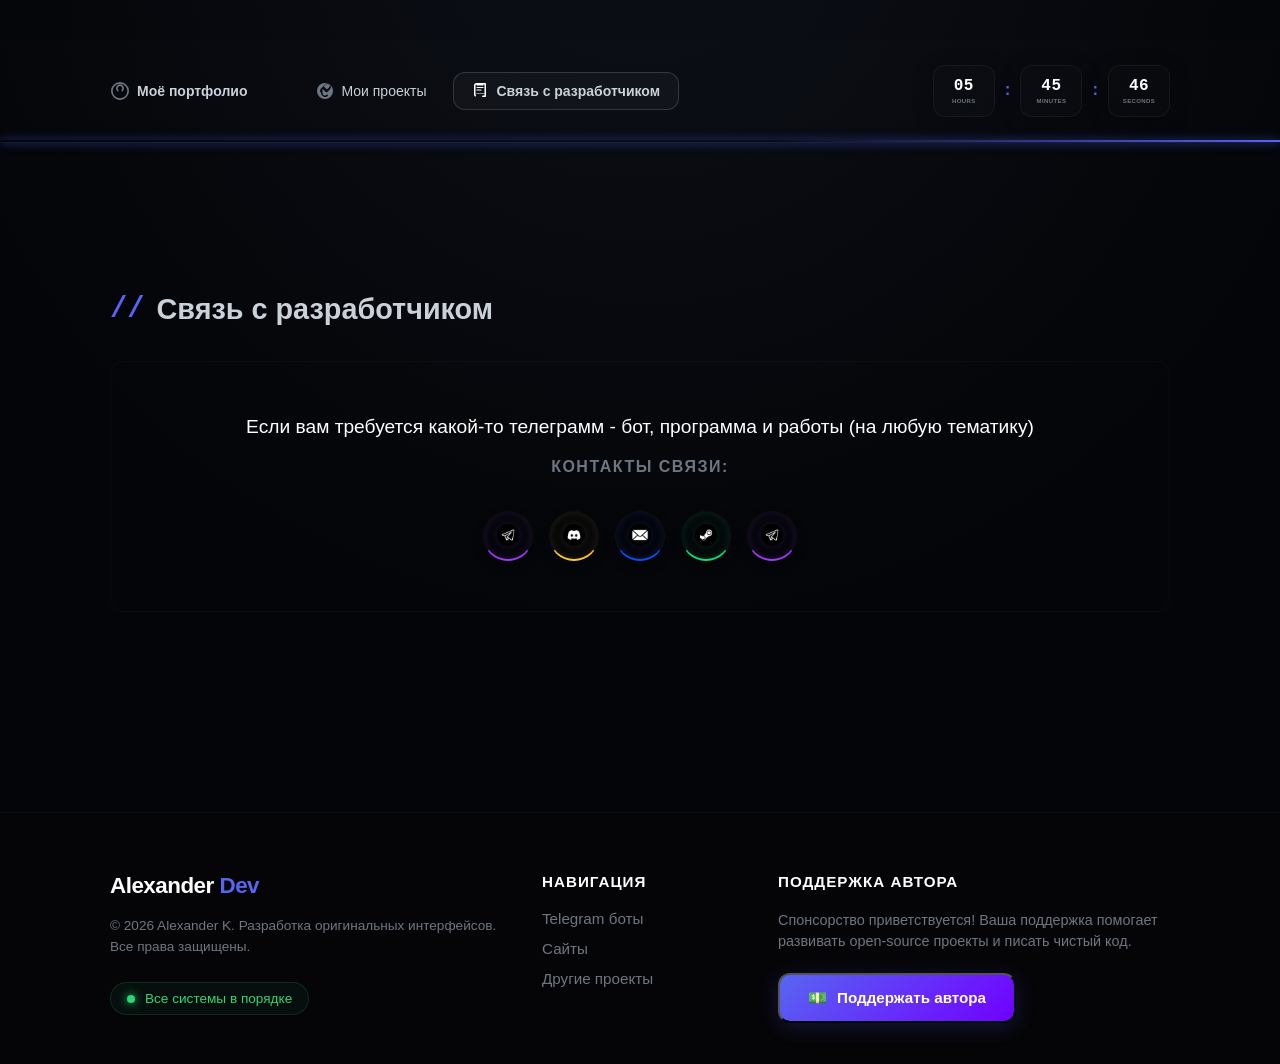
==== commit afc7416b: "Update contacts.html" ====
--- a/contacts.html
+++ b/contacts.html
@@ -11,8 +11,6 @@
 </head>
 <body>
 
-
-
     <div id="loader">
         <div class="loader-content">
             <div class="wave-text">
@@ -25,8 +23,6 @@
             </div>
         </div>
     </div>
-
-
 
     <header class="gh-header main-content-loaded">
     <div class="gh-container">
@@ -113,44 +109,85 @@
         </div>
         <span class="btn-sliding-text">Открыть Steam</span>
     </a>
+         <a href="https://t.me/DaRk_NighTTM" target="_blank" class="slide-social-btn tg-btn">
+        <div class="btn-icon-wrapper">
+            <img src="images/telegram.png" alt="Telegram" class="btn-custom-photo">
+        </div>
+        <span class="btn-sliding-text">t.me/DaRk_NighTTM</span>
+    </a>
 </div>
             </div>
         </section>
     </main>
 
+<footer class="cyber-footer main-content-loaded">
+        <div class="footer-container">
+            
+            <div class="footer-left">
+                <div class="footer-logo">Alexander <span>Dev</span></div>
+                <p class="footer-legal">© 2026 Alexander K. Разработка оригинальных интерфейсов. Все права защищены.</p> <!-- -->
+                <div class="footer-status">
+                    <span class="status-dot"></span>
+                    <span class="status-text">Все системы в порядке</span>
+                </div>
+            </div>
+            
+            <div class="footer-center">
+                <h4>Навигация</h4>
+                <ul class="footer-links">
+                    <li><a href="index.html#tg-bots">Telegram боты</a></li>
+                    <li><a href="index.html#web-sites">Сайты</a></li>
+                    <li><a href="index.html#other-projects">Другие проекты</a></li>
+                </ul>
+            </div>
+            
+            <div class="footer-right">
+                <h4>Поддержка автора</h4>
+                <p class="donate-text">Спонсорство приветствуется! Ваша поддержка помогает развивать open-source проекты и писать чистый код.</p>
+                <button class="donate-btn" onclick="openDonateModal()">
+                    <span class="donate-icon">💵</span>
+                    <span>Поддержать автора</span>
+                </button>
+            </div>
+        </div>
+    </footer>
 
+    <div id="donateModal" class="donate-modal">
+        <div class="donate-modal-content">
+            <span class="close-modal" onclick="closeDonateModal()">&times;</span>
+            
+            <h3 class="modal-title"><span class="accent-slashes">//</span> Поддержка проекта</h3>
+            <p class="modal-subtitle">Перевод через СБП на банк <span>ВТБ</span></p>
+            
+            <div class="modal-grid">
+                <div class="modal-info-block">
+                    <div class="info-item">
+                        <label>Номер телефона (СБП)</label>
+                        <div class="copy-field">
+                            <span id="phoneNum">+7 (959) 118-88-65</span>
+                            <button onclick="copyText('phoneNum', this)">Копировать</button>
+                        </div>
+                    </div>
+                    <div class="info-item">
+                        <label>Получатель</label>
+                        <div class="static-text">Александр К.</div>
+                    </div>
+                    <div class="info-item">
+                        <label>Банк зачисления</label>
+                        <div class="static-text">ВТБ (Важно выбрать именно его)</div>
+                    </div>
+                </div>
+                
+                <div class="modal-qr-block">
+                    <label>Сканируй для перевода</label>
+                    <div class="qr-wrapper">
+                        <img src="images/qr-vtb.png" alt="QR-код ВТБ СБП" class="qr-image">
+                    </div>
+                </div>
+            </div>
+        </div>
+    </div>
 
-    <script>
-
-        window.addEventListener('DOMContentLoaded', () => {
-            setTimeout(() => {
-                const loader = document.getElementById('loader');
-                if (loader) {
-                    loader.style.opacity = '0';
-                    loader.style.visibility = 'hidden';
-                }
-                document.querySelectorAll('.main-content-loaded').forEach(el => {
-                    el.classList.add('visible');
-                });
-            }, 800);
-        });
-
-        function updateClock() {
-            const now = new Date();
-            const hours = now.getHours().toString().padStart(2, "0");
-            const minutes = now.getMinutes().toString().padStart(2, "0");
-            const seconds = now.getSeconds().toString().padStart(2, "0");
-
-            if(document.getElementById("hours")) {
-                document.getElementById("hours").textContent = hours;
-                document.getElementById("minutes").textContent = minutes;
-                document.getElementById("seconds").textContent = seconds;
-            }
-        }
-
-        updateClock();
-        setInterval(updateClock, 1000);
-
-    </script>
+<script src="script.js"></script>
 </body>
 </html>
--- a/style.css
+++ b/style.css
@@ -26,7 +26,7 @@
     color: var(--text-main);
     font-family: var(--font);
     overflow-x: hidden;
-    padding-top: 110px; 
+    padding-top: 40px;
 }
 
 .container {
@@ -47,43 +47,39 @@
 }
 
 /* ==========================================================================
-   2. ПАРЯЩАЯ ВЕРХНЯЯ ПАНЕЛЬ
+   2. ЕДИНАЯ НАДЁЖНАЯ ШАПКА (ИНТЕГРИРОВАННЫЙ ДИЗАЙН)
    ========================================================================== */
 .gh-header {
-    position: fixed;
-    top: 20px; 
-    left: calc((100% - 1100px) / 2 + 20px); 
-    width: calc(100% - 370px); 
-    max-width: 750px;
-    height: 60px;
-    background-color: rgba(255, 255, 255, 0.01) !important; 
-    border: 1px solid rgba(255, 255, 255, 0.05); 
-    border-radius: 20px; 
-    backdrop-filter: blur(12px); 
-    -webkit-backdrop-filter: blur(12px);
-    box-shadow: 0 10px 30px rgba(0, 0, 0, 0.5);
-    z-index: 99999; 
-    transition: all 0.3s ease;
-}
-
-@media (min-width: 769px) and (max-width: 1150px) {
-    .gh-header { left: 2.5%; width: 63%; }
+    position: relative; 
+    width: 100%;
+    background-color: rgba(255, 255, 255, 0.005); 
+    border-bottom: 1px solid rgba(255, 255, 255, 0.02);
+    padding: 25px 0; 
+    margin-bottom: 110px; 
+    box-sizing: border-box;
 }
 
 .gh-container {
     width: 100%;
-    height: 100%;
-    padding: 0 24px;
+    max-width: 1100px; 
+    margin: 0 auto;
+    padding: 0 20px;
     display: flex;
     align-items: center;
     justify-content: space-between; 
+    box-sizing: border-box;
+}
+
+.gh-nav-block {
+    display: flex;
+    align-items: center;
+    gap: 32px; 
 }
 
 .gh-nav-links {
     display: flex;
     align-items: center;
     gap: 8px;
-    height: 100%;
 }
 
 .gh-nav-item {
@@ -121,40 +117,61 @@
     font-weight: 600;
 }
 
-.gh-icon { color: var(--text-muted); transition: color 0.3s ease; }
-.gh-nav-item:hover .gh-icon, .gh-nav-item.active .gh-icon { color: #ffffff; }
-
-/* ==========================================================================
-   3. ОТДЕЛЬНЫЕ ПАРЯЩИЕ ГОРИЗОНТАЛЬНЫЕ ЧАСЫ
+.gh-icon { 
+    color: var(--text-muted); 
+    transition: color 0.3s ease; 
+}
+
+.gh-nav-item:hover .gh-icon, 
+.gh-nav-item.active .gh-icon { 
+    color: #ffffff; 
+}
+
+/* ==========================================================================
+   НЕОНОВАЯ ПОЛОСА
+   ========================================================================== */
+.gh-header::after {
+    content: '';
+    position: absolute;
+    bottom: 0; 
+    left: 0;
+    width: 100%;
+    height: 2px;
+    background: linear-gradient(90deg, transparent 0%, transparent 30%, #5865f2 50%, #005ffc 70%, transparent 100%);
+    background-size: 200% 100%;
+    box-shadow: 0 1px 8px rgba(88, 101, 242, 0.7), 0 0 12px rgba(0, 95, 252, 0.4);
+    animation: neonLineMove 4s linear infinite;
+    z-index: 10;
+}
+
+@keyframes neonLineMove {
+    0% { background-position: 200% 0; }
+    100% { background-position: -200% 0; }
+}
+
+/* ==========================================================================
+   3. ВСТРОЕННЫЕ ГОРИЗОНТАЛЬНЫЕ ЧАСЫ (БЕЗ FIXED ПОЗИЦИОНИРОВАНИЯ)
    ========================================================================== */
 .floating-clock-container {
-    position: fixed;
-    top: 20px;
-    right: calc((100% - 1100px) / 2 + 20px); 
-    height: 60px;
     display: flex;
     align-items: center;
     gap: 8px;
-    z-index: 99999;
-}
-
-@media (min-width: 769px) and (max-width: 1150px) {
-    .floating-clock-container { right: 2.5%; }
+    height: 100%;
 }
 
 .clock-glass-card {
     width: 62px;
-    height: 60px;
+    height: 52px; 
     background: rgba(255, 255, 255, 0.01);
     border: 1px solid rgba(255, 255, 255, 0.05);
-    border-radius: 16px;
+    border-radius: 12px;
     display: flex;
     flex-direction: column;
     align-items: center;
     justify-content: center;
     backdrop-filter: blur(12px);
     -webkit-backdrop-filter: blur(12px);
-    box-shadow: 0 10px 30px rgba(0, 0, 0, 0.5);
+    box-shadow: 0 4px 20px rgba(0, 0, 0, 0.3);
     transition: border-color 0.3s ease, box-shadow 0.3s ease, background-color 0.3s ease;
 }
 
@@ -165,7 +182,7 @@
 }
 
 .clock-glass-card span:first-child {
-    font-size: 18px;
+    font-size: 16px;
     font-weight: 600;
     color: #ffffff;
     font-family: monospace;
@@ -182,13 +199,13 @@
 }
 
 .clock-separator {
-    font-size: 18px;
+    font-size: 16px;
     color: var(--accent-color);
     font-weight: 700;
     font-family: monospace;
     animation: clockBlink 1s infinite;
-    line-height: 60px;
-    height: 60px;
+    line-height: 52px;
+    height: 52px;
     display: inline-block;
     vertical-align: middle;
 }
@@ -247,31 +264,143 @@
 }
 
 /* ==========================================================================
-   5. ГЛАВНЫЙ БЛОК (HERO) И КИНЕТИЧЕСКАЯ ДЕТАЛЬ
-   ========================================================================== */
-.hero { min-height: 75vh; display: flex; align-items: center; justify-content: space-between; gap: 40px; padding-top: 20px; }
+   5. ГЛАВНЫЙ БЛОК (HERO) И КВАНТОВОЕ НЕОНОВОЕ ЯДРО
+   ========================================================================== */
+.hero { 
+    min-height: 70vh; 
+    display: flex; 
+    align-items: center; 
+    justify-content: space-between; 
+    gap: 40px; 
+    padding-top: 0; 
+}
 .hero-info { flex: 1; max-width: 600px; }
 .hero-info h1 { font-size: 3rem; font-weight: 700; margin-bottom: 15px; letter-spacing: -1px; color: #ffffff; }
 .hero-info h1 span { color: var(--accent-color); }
 .hero-info p { font-size: 1.1rem; color: var(--text-muted); line-height: 1.6; }
 .hero-visual { flex: 1; display: flex; justify-content: center; align-items: center; }
 
-.floating-interactive {
-    width: 220px;
-    height: 220px;
-    background: linear-gradient(45deg, #ffffff, #222531); 
-    border-radius: 30% 70% 70% 30% / 30% 30% 70% 70%;
-    animation: morph 8s infinite ease-in-out, spin 15s infinite linear;
+.cyber-core-container {
+    position: relative;
+    width: 240px;
+    height: 240px;
+    display: flex;
+    justify-content: center;
+    align-items: center;
     cursor: pointer;
-    box-shadow: 0 0 50px rgba(255, 255, 255, 0.01);
-    transition: transform 0.4s cubic-bezier(0.175, 0.885, 0.32, 1.275);
-}
-.floating-interactive:hover { transform: scale(1.08) rotate(15deg); background: linear-gradient(45deg, var(--accent-color), #ffffff); box-shadow: 0 0 50px rgba(88, 101, 242, 0.3); }
-@keyframes morph { 0%, 100% { border-radius: 30% 70% 70% 30% / 30% 30% 70% 70%; } 50% { border-radius: 60% 40% 30% 70% / 50% 60% 40% 50%; } }
-@keyframes spin { 100% { transform: rotate(360deg); } }
-
-/* ==========================================================================
-   6. СЕКЦИИ, КАРТОЧКИ И БЛОК СВЯЗИ
+}
+
+.cyber-core-container::before {
+    content: '';
+    position: absolute;
+    width: 100%;
+    height: 100%;
+    border-radius: 40% 60% 70% 30% / 40% 40% 60% 50%;
+    background: linear-gradient(135deg, var(--accent-color), #a336ff);
+    filter: blur(20px);
+    opacity: 0.15;
+    animation: coreMorph 8s infinite ease-in-out alternate;
+    transition: opacity 0.5s ease, filter 0.5s ease;
+}
+
+.cyber-core-shield {
+    position: absolute;
+    width: 140px;
+    height: 140px;
+    background: rgba(255, 255, 255, 0.01);
+    border: 1px solid rgba(255, 255, 255, 0.05);
+    backdrop-filter: blur(16px);
+    -webkit-backdrop-filter: blur(16px);
+    border-radius: 24px;
+    transform: rotate(45deg);
+    box-shadow: 0 8px 32px 0 rgba(0, 0, 0, 0.37);
+    z-index: 3;
+    transition: transform 0.5s cubic-bezier(0.175, 0.885, 0.32, 1.275), border-color 0.5s ease;
+}
+
+.cyber-orbit-1 {
+    position: absolute;
+    width: 200px;
+    height: 200px;
+    border: 2px dashed rgba(88, 101, 242, 0.4);
+    border-radius: 50%;
+    z-index: 2;
+    animation: coreSpin 12s linear infinite;
+}
+
+.cyber-orbit-2 {
+    position: absolute;
+    width: 170px;
+    height: 170px;
+    border: 2px dotted rgba(163, 54, 255, 0.3);
+    border-radius: 50%;
+    z-index: 1;
+    animation: coreSpinReverse 8s linear infinite;
+}
+
+.cyber-orbit-1::after {
+    content: '';
+    position: absolute;
+    top: 10px;
+    left: 50%;
+    width: 8px;
+    height: 8px;
+    background: #ffffff;
+    border-radius: 50%;
+    box-shadow: 0 0 12px #ffffff, 0 0 20px var(--accent-color);
+}
+
+.cyber-core-container:hover::before { opacity: 0.4; filter: blur(25px); }
+.cyber-core-container:hover .cyber-core-shield { transform: rotate(135deg) scale(1.05); border-color: rgba(88, 101, 242, 0.4); box-shadow: 0 0 30px rgba(88, 101, 242, 0.2); }
+.cyber-core-container:hover .cyber-orbit-1 { animation-duration: 4s; border-color: rgba(88, 101, 242, 0.8); }
+.cyber-core-container:hover .cyber-orbit-2 { animation-duration: 3s; border-color: rgba(163, 54, 255, 0.7); }
+
+@keyframes coreMorph {
+    0% { border-radius: 40% 60% 70% 30% / 40% 40% 60% 50%; }
+    100% { border-radius: 70% 30% 50% 50% / 50% 60% 40% 50%; }
+}
+@keyframes coreSpin { 100% { transform: rotate(360deg); } }
+@keyframes coreSpinReverse { 100% { transform: rotate(-360deg); } }
+
+.cyber-particle {
+    position: absolute;
+    border-radius: 50%;
+    background: #ffffff;
+    z-index: 4;
+    pointer-events: none;
+    opacity: 0.3;
+    transition: opacity 0.4s ease, filter 0.4s ease;
+}
+.cyber-particle.p1 { width: 6px; height: 6px; box-shadow: 0 0 10px #5865F2, 0 0 20px #5865F2; animation: particleFloat1 7s infinite ease-in-out; }
+.cyber-particle.p2 { width: 4px; height: 4px; box-shadow: 0 0 8px #a336ff, 0 0 16px #a336ff; animation: particleFloat2 9s infinite ease-in-out; }
+.cyber-particle.p3 { width: 5px; height: 5px; box-shadow: 0 0 12px #005ffc, 0 0 22px #005ffc; animation: particleFloat3 6s infinite ease-in-out; }
+.cyber-particle.p4 { width: 3px; height: 3px; box-shadow: 0 0 6px #ffffff, 0 0 12px #5865F2; animation: particleFloat4 11s infinite ease-in-out; }
+
+.cyber-core-container:hover .cyber-particle { opacity: 0.8; }
+
+@keyframes particleFloat1 {
+    0%, 100% { transform: translate(-100px, -80px) scale(1); }
+    33%      { transform: translate(120px, -40px) scale(0.8); }
+    66%      { transform: translate(-30px, 110px) scale(1.2); }
+}
+@keyframes particleFloat2 {
+    0%, 100% { transform: translate(90px, 90px) scale(0.7); }
+    40%      { transform: translate(-110px, 20px) scale(1.3); }
+    70%      { transform: translate(40px, -120px) scale(0.9); }
+}
+@keyframes particleFloat3 {
+    0%, 100% { transform: translate(-60px, 120px) scale(1.1); }
+    25%      { transform: translate(100px, -90px) scale(0.6); }
+    75%      { transform: translate(-120px, -60px) scale(1.2); }
+}
+@keyframes particleFloat4 {
+    0%, 100% { transform: translate(130px, -30px) scale(0.9); }
+    50%      { transform: translate(-80px, -100px) scale(1.4); }
+    80%      { transform: translate(70px, 100px) scale(0.7); }
+}
+
+/* ==========================================================================
+   6. СЕКЦИИ, БАЗОВЫЕ КАРТОЧКИ И БЛОК СВЯЗИ
    ========================================================================== */
 .section { padding: 60px 0; }
 .section-title { font-size: 1.8rem; margin-bottom: 35px; font-weight: 600; display: flex; align-items: center; gap: 12px; }
@@ -296,36 +425,13 @@
     background: rgba(255, 255, 255, 0.003);
     border-color: rgba(255, 255, 255, 0.02);
 }
-
-.contact-lead-text {
-    font-size: 1.2rem;
-    color: #ffffff;
-    line-height: 1.6;
-    margin-bottom: 15px;
-    font-weight: 400;
-}
-
-.contact-sub-title {
-    font-size: 1rem;
-    color: var(--text-muted);
-    text-transform: uppercase;
-    letter-spacing: 1.5px;
-    margin-bottom: 35px;
-}
+.contact-lead-text { font-size: 1.2rem; color: #ffffff; line-height: 1.6; margin-bottom: 15px; font-weight: 400; }
+.contact-sub-title { font-size: 1rem; color: var(--text-muted); text-transform: uppercase; letter-spacing: 1.5px; margin-bottom: 35px; }
 
 /* ==========================================================================
    7. ИНДИВИДУАЛЬНАЯ ПОДВИЖНАЯ ПОДСВЕТКА КНОПОК СВЯЗИ
    ========================================================================== */
-.social-sliding-container {
-    display: flex;
-    justify-content: center;
-    align-items: center;
-    gap: 16px;
-    flex-wrap: wrap;
-    margin-top: 20px;
-}
-
-/* Конфигурация цветов для каждого сервиса */
+.social-sliding-container { display: flex; justify-content: center; align-items: center; gap: 16px; flex-wrap: wrap; margin-top: 20px; }
 .tg-btn   { --btn-color: #a336ff; --btn-glow: rgba(163, 54, 255, 0.15);  --btn-glow-active: rgba(163, 54, 255, 0.5); }
 .dc-btn   { --btn-color: #ffca28; --btn-glow: rgba(255, 202, 40, 0.12);   --btn-glow-active: rgba(255, 202, 40, 0.5); }
 .mail-btn { --btn-color: #0052ff; --btn-glow: rgba(0, 82, 255, 0.15);   --btn-glow-active: rgba(0, 82, 255, 0.5); }
@@ -345,93 +451,508 @@
     text-decoration: none;
     color: var(--text-main);
     box-shadow: inset 0 0 10px var(--btn-glow), 0 4px 12px rgba(0, 0, 0, 0.3);
-    
-    transition: width 0.5s cubic-bezier(0.175, 0.885, 0.32, 1.15), 
-                border-color 0.3s ease, 
-                box-shadow 0.4s ease,
-                background-color 0.3s ease;
-}
-
-.btn-icon-wrapper {
-    width: 48px;
-    height: 48px;
-    display: flex;
-    align-items: center;
-    justify-content: center;
-    flex-shrink: 0; 
-    color: var(--btn-color); 
-    filter: drop-shadow(0 0 4px var(--btn-glow));
-    transition: color 0.3s ease, filter 0.3s ease;
-}
-
-/* Гарантирует, что встроенный SVG всегда центрируется правильно */
-.btn-icon-wrapper svg {
-    display: block;
-    margin: auto;
-}
-
-.btn-sliding-text {
-    font-size: 14px;
-    font-weight: 600;
-    padding-left: 5px;
-    padding-right: 20px;
-    white-space: nowrap;
-    opacity: 0;
-    transform: translateX(-10px);
-    transition: opacity 0.3s ease, transform 0.4s ease;
-}
-
-/* Эффект яркого парения при наведении */
-.slide-social-btn:hover {
-    border-color: var(--btn-color);
-    box-shadow: 0 0 25px var(--btn-glow-active), inset 0 0 15px var(--btn-glow);
-    background-color: rgba(255, 255, 255, 0.02);
-    color: #ffffff;
-}
-
-.slide-social-btn:hover .btn-icon-wrapper {
-    color: #ffffff;
-    filter: drop-shadow(0 0 8px var(--btn-color));
-}
-
-.slide-social-btn:hover .btn-sliding-text {
-    opacity: 1;
-    transform: translateX(0);
-}
-
-/* Динамическое расширение кнопок под текст */
+    transition: width 0.5s cubic-bezier(0.175, 0.885, 0.32, 1.15), border-color 0.3s ease, box-shadow 0.4s ease, background-color 0.3s ease;
+}
+.btn-icon-wrapper { width: 48px; height: 48px; display: flex; align-items: center; justify-content: center; flex-shrink: 0; color: var(--btn-color); filter: drop-shadow(0 0 4px var(--btn-glow)); transition: color 0.3s ease, filter 0.3s ease; }
+.btn-icon-wrapper svg { display: block; margin: auto; }
+.btn-sliding-text { font-size: 14px; font-weight: 600; padding-left: 5px; padding-right: 20px; white-space: nowrap; opacity: 0; transform: translateX(-10px); transition: opacity 0.3s ease, transform 0.4s ease; }
+
+.slide-social-btn:hover { border-color: var(--btn-color); box-shadow: 0 0 25px var(--btn-glow-active), inset 0 0 15px var(--btn-glow); background-color: rgba(255, 255, 255, 0.02); color: #ffffff; }
+.slide-social-btn:hover .btn-icon-wrapper { color: #ffffff; filter: drop-shadow(0 0 8px var(--btn-color)); }
+.slide-social-btn:hover .btn-sliding-text { opacity: 1; transform: translateX(0); }
+
 .slide-social-btn.tg-btn:hover { width: 190px; }
 .slide-social-btn.dc-btn:hover { width: 200px; }
 .slide-social-btn.mail-btn:hover { width: 245px; }
 .slide-social-btn.steam-btn:hover { width: 180px; }
-
-/* Добавь это правило в style.css */
-.btn-custom-photo {
-    width: 22px;         /* Оптимальный размер иконки */
-    height: 22px;
-    object-fit: contain; /* Сохраняет пропорции логотипа */
-    border-radius: 50%;  /* Если нужно сделать аватарки круглыми */
-    pointer-events: none; /* Чтобы картинка не мешала кликам */
-}
-
-/* ==========================================================================
-   8. АДАПТИВНОСТЬ ПОД МОБИЛЬНЫЕ УСТРОЙСТВА
-   ========================================================================== */
+.btn-custom-photo { width: 22px; height: 22px; object-fit: contain; border-radius: 50%; pointer-events: none; }
+
+/* ==========================================================================
+   8. ОБЩИЕ СТИЛИ ДЛЯ ВСЕХ ВЕЕРНЫХ КАРУСЕЛЕЙ (ПОД ТВОЙ HTML)
+   ========================================================================== */
+.projects-section {
+    padding: 60px 0;
+}
+
+/* Общий контейнер-флекс для центрирования колод */
+.section-container {
+    width: 100%;
+    max-width: 1100px;
+    margin: 0 auto;
+    padding: 0 20px;
+}
+
+/* Обертка для колоды карт (задает размеры пространства веера) */
+.carousel-deck {
+    position: relative;
+    width: 260px;
+    height: 330px;
+    margin: 60px auto 130px auto; /* Центрируем колоду на странице */
+}
+
+/* Базовый стиль для абсолютно всех карточек во всех колодах */
+.carousel-card {
+    position: absolute;
+    top: 0;
+    left: 0;
+    width: 260px;   
+    height: 330px;  
+    padding: 24px;  
+    
+    /* ИЗМЕНЕНО: Сделали фон полупрозрачным (0.65 вместо плотного цвета) */
+    background-color: rgba(13, 14, 18, 0.65); 
+    
+    /* Твои границы теперь будут мягко подсвечивать прозрачную карту */
+    border: 1px solid rgba(255, 255, 255, 0.04);
+    border-radius: 16px; 
+    
+    /* Эффект размытия заднего плана (чтобы контент под картами мягко размывался) */
+    backdrop-filter: blur(14px);
+    -webkit-backdrop-filter: blur(14px);
+    
+    box-shadow: 0 12px 40px rgba(0, 0, 0, 0.7);
+    cursor: pointer;
+    transform-origin: bottom center; 
+    transition: transform 0.7s cubic-bezier(0.16, 1, 0.3, 1), 
+                border-color 0.4s ease, 
+                box-shadow 0.4s ease, 
+                background-color 0.4s ease;
+}
+}
+
+/* Стили для контента внутри карточки */
+.card-tag {
+    display: inline-block;
+    background: rgba(88, 101, 242, 0.12);
+    color: #8c96ff;
+    padding: 4px 10px;
+    border-radius: 6px;
+    font-size: 0.7rem;
+    font-weight: 700;
+    margin-bottom: 15px;
+    text-transform: uppercase;
+}
+
+.carousel-card h3 { font-size: 1.25rem; margin-bottom: 10px; color: #ffffff; }
+.carousel-card p { color: #6e7681; font-size: 0.88rem; line-height: 1.5; }
+
+/* Эффект легкого приподнимания карты при наведении (только для неактивных) */
+.carousel-card:not(.active):hover {
+    border-color: rgba(255, 255, 255, 0.18);
+    box-shadow: 0 15px 35px rgba(0, 0, 0, 0.8);
+}
+
+/* Состояние клика (.active) — выводит карту в центр, делает ровной и подсвечивает */
+.carousel-card.active {
+    z-index: 100 !important;
+    transform: translateX(0) translateY(-40px) rotate(0deg) scale(1.08) !important;
+    border-color: rgba(88, 101, 242, 0.6);
+    background-color: rgba(88, 101, 242, 0.04);
+    box-shadow: 0 25px 50px rgba(88, 101, 242, 0.35), 0 0 30px rgba(88, 101, 242, 0.15);
+}
+
+/* --------------------------------------------------------------------------
+   УПРАВЛЕНИЕ ВЕЕРОМ ДЛЯ КАЖДОЙ КОЛОДЫ ОТДЕЛЬНО (tg-deck, web-deck, other-deck)
+   -------------------------------------------------------------------------- */
+
+/* 1. Секция Telegram Ботов */
+.tg-deck .c1 { transform: translateX(-160px) rotate(-20deg); z-index: 1; }
+.tg-deck .c2 { transform: translateX(-80px) rotate(-10deg); z-index: 2; }
+.tg-deck .c3 { transform: translateX(0) rotate(0deg); z-index: 3; }
+.tg-deck .c4 { transform: translateX(80px) rotate(10deg); z-index: 2; }
+.tg-deck .c5 { transform: translateX(160px) rotate(20deg); z-index: 1; }
+
+.tg-deck .c1:not(.active):hover { transform: translateX(-160px) translateY(-20px) rotate(-20deg); z-index: 10; }
+.tg-deck .c2:not(.active):hover { transform: translateX(-80px) translateY(-20px) rotate(-10deg); z-index: 10; }
+.tg-deck .c3:not(.active):hover { transform: translateX(0) translateY(-20px) rotate(0deg); z-index: 10; }
+.tg-deck .c4:not(.active):hover { transform: translateX(80px) translateY(-20px) rotate(10deg); z-index: 10; }
+.tg-deck .c5:not(.active):hover { transform: translateX(160px) translateY(-20px) rotate(20deg); z-index: 10; }
+
+/* 2. Секция Web-сайтов */
+.web-deck .c1 { transform: translateX(-160px) rotate(-20deg); z-index: 1; }
+.web-deck .c2 { transform: translateX(-80px) rotate(-10deg); z-index: 2; }
+.web-deck .c3 { transform: translateX(0) rotate(0deg); z-index: 3; }
+.web-deck .c4 { transform: translateX(80px) rotate(10deg); z-index: 2; }
+.web-deck .c5 { transform: translateX(160px) rotate(20deg); z-index: 1; } /* Теперь тут всё чётко */
+
+.web-deck .c1:not(.active):hover { transform: translateX(-160px) translateY(-20px) rotate(-20deg); z-index: 10; }
+.web-deck .c2:not(.active):hover { transform: translateX(-80px) translateY(-20px) rotate(-10deg); z-index: 10; }
+.web-deck .c3:not(.active):hover { transform: translateX(0) translateY(-20px) rotate(0deg); z-index: 10; }
+.web-deck .c4:not(.active):hover { transform: translateX(80px) translateY(-20px) rotate(10deg); z-index: 10; }
+.web-deck .c5:not(.active):hover { transform: translateX(160px) translateY(-20px) rotate(20deg); z-index: 10; }
+
+/* 3. Секция Других проектов */
+.other-deck .c1 { transform: translateX(-160px) rotate(-20deg); z-index: 1; }
+.other-deck .c2 { transform: translateX(-80px) rotate(-10deg); z-index: 2; }
+.other-deck .c3 { transform: translateX(0) rotate(0deg); z-index: 3; }
+.other-deck .c4 { transform: translateX(80px) rotate(10deg); z-index: 2; }
+.other-deck .c5 { transform: translateX(160px) rotate(20deg); z-index: 1; }
+
+.other-deck .c1:not(.active):hover { transform: translateX(-160px) translateY(-20px) rotate(-20deg); z-index: 10; }
+.other-deck .c2:not(.active):hover { transform: translateX(-80px) translateY(-20px) rotate(-10deg); z-index: 10; }
+.other-deck .c3:not(.active):hover { transform: translateX(0) translateY(-20px) rotate(0deg); z-index: 10; }
+.other-deck .c4:not(.active):hover { transform: translateX(80px) translateY(-20px) rotate(10deg); z-index: 10; }
+.other-deck .c5:not(.active):hover { transform: translateX(160px) translateY(-20px) rotate(20deg); z-index: 10; }
+
+/* --------------------------------------------------------------------------
+   АДАПТИВНОСТЬ ДЛЯ МОБИЛЬНЫХ СМАРТФОНОВ (Перевод веера в обычный стек)
+   -------------------------------------------------------------------------- */
 @media (max-width: 768px) {
-    .gh-header { position: static; width: 95%; margin: 10px auto; transform: none; left: auto; height: auto; padding: 10px 0; border-radius: 14px; }
-    .gh-container { flex-direction: column; gap: 10px; padding: 0 15px; }
+    .carousel-deck { 
+        width: 100%; 
+        height: auto; 
+        display: flex; 
+        flex-direction: column; 
+        gap: 20px; 
+        margin: 20px auto;
+    }
+    
+    .carousel-card { 
+        position: relative !important; 
+        left: auto !important;
+        top: auto !important;
+        width: 100%; 
+        max-width: 320px; 
+        height: auto; 
+        min-height: 200px;
+        transform: none !important; 
+        margin: 0 auto;
+        box-shadow: 0 6px 20px rgba(0, 0, 0, 0.5);
+    }
+    
+    /* Отключаем десктопное наведение */
+    .tg-deck .c1:not(.active):hover, .tg-deck .c2:not(.active):hover, .tg-deck .c3:not(.active):hover, .tg-deck .c4:not(.active):hover, .tg-deck .c5:not(.active):hover,
+    .web-deck .c1:not(.active):hover, .web-deck .c2:not(.active):hover, .web-deck .c3:not(.active):hover, .web-deck .c4:not(.active):hover, .web-deck .c5:not(.active):hover,
+    .other-deck .c1:not(.active):hover, .other-deck .c2:not(.active):hover, .other-deck .c3:not(.active):hover, .other-deck .c4:not(.active):hover, .other-deck .c5:not(.active):hover {
+        transform: translateY(-4px) !important;
+    }
+    
+    .carousel-card.active { 
+        transform: translateY(-6px) scale(1.02) !important; 
+    }
+}
+
+
+/* ==========================================================================
+   9. СТИЛИ ДЛЯ СОДЕРЖАНИЯ (CONTENT NAV) С КАРТИНКАМИ В ПАПКЕ IMAGES
+   ========================================================================== */
+.content-navigation-section {
+    padding: 60px 0;
+    width: 100%;
+    max-width: 1100px;
+    margin: 0 auto;
+}
+.section-container { padding: 0 20px; }
+.section-title-mini { font-size: 0.9rem; text-transform: uppercase; letter-spacing: 2px; color: var(--accent-color); margin-bottom: 25px; opacity: 0.8; }
+.section-main-title { font-size: 2rem; font-weight: 700; margin-bottom: 40px; color: #ffffff; }
+.content-nav-grid { display: flex; flex-direction: column; gap: 16px; }
+
+.content-nav-card {
+    display: flex;
+    align-items: center;
+    background: rgba(255, 255, 255, 0.01);
+    border: 1px solid rgba(255, 255, 255, 0.03);
+    padding: 20px 24px;
+    border-radius: 16px;
+    text-decoration: none;
+    transition: all 0.4s cubic-bezier(0.165, 0.84, 0.44, 1);
+}
+
+/* Стилизация контейнеров для картинок bots.png, web.png, drygoe.png */
+.nav-card-image-wrapper {
+    width: 52px;
+    height: 52px;
+    border-radius: 12px;
+    overflow: hidden;
+    margin-right: 24px;
+    background: rgba(255, 255, 255, 0.01);
+    border: 1px solid rgba(255, 255, 255, 0.05);
+    display: flex;
+    justify-content: center;
+    align-items: center;
+    flex-shrink: 0;
+}
+.nav-card-img {
+    width: 100%;
+    height: 100%;
+    object-fit: cover;
+}
+
+.nav-card-info { flex: 1; }
+.nav-card-info h3 { font-size: 1.2rem; color: #ffffff; margin: 0 0 4px 0; transition: color 0.3s; }
+.nav-card-info p { font-size: 0.95rem; color: var(--text-muted); margin: 0; }
+.nav-card-arrow { font-size: 1.3rem; color: var(--text-muted); transform: translateX(0); transition: all 0.3s; }
+
+.content-nav-card:hover {
+    background: rgba(255, 255, 255, 0.03);
+    border-color: rgba(88, 101, 242, 0.3);
+    box-shadow: 0 10px 30px rgba(0, 0, 0, 0.5), inset 0 0 15px rgba(88, 101, 242, 0.05);
+    transform: translateY(-2px);
+}
+.content-nav-card:hover .nav-card-info h3 { color: var(--accent-color); }
+.content-nav-card:hover .nav-card-arrow { color: var(--accent-color); transform: translateX(6px); }
+
+/* ==========================================================================
+   10. СТИЛИ ДЛЯ КИБЕР-ФУТЕРА (ПОДВАЛА) С ОПИСАНИЕМ И ДОНАТОМ
+   ========================================================================== */
+.cyber-footer {
+    width: 100%;
+    background-color: #050508;
+    border-top: 1px solid rgba(255, 255, 255, 0.02);
+    padding: 60px 0 40px 0;
+    margin-top: 140px;
+    box-sizing: border-box;
+}
+.footer-container {
+    width: 100%;
+    max-width: 1100px;
+    margin: 0 auto;
+    padding: 0 20px;
+    display: flex;
+    justify-content: space-between;
+    gap: 40px;
+    flex-wrap: wrap;
+    box-sizing: border-box;
+}
+.footer-left { flex: 2; min-width: 280px; }
+.footer-logo { font-size: 1.4rem; font-weight: 700; color: #ffffff; margin-bottom: 16px; letter-spacing: -0.5px; }
+.footer-logo span { color: var(--accent-color); }
+.footer-legal { font-size: 0.85rem; color: var(--text-muted); line-height: 1.6; margin-bottom: 24px; max-width: 400px; }
+
+.footer-status {
+    display: inline-flex;
+    align-items: center;
+    gap: 10px;
+    background: rgba(46, 213, 115, 0.05);
+    border: 1px solid rgba(46, 213, 115, 0.15);
+    padding: 8px 16px;
+    border-radius: 30px;
+}
+.status-dot { width: 8px; height: 8px; background-color: #2ed573; border-radius: 50%; box-shadow: 0 0 10px #2ed573; animation: statusPulse 2s infinite; }
+.status-text { font-size: 0.85rem; color: #2ed573; font-weight: 500; }
+
+.footer-center { flex: 1; min-width: 160px; }
+.footer-center h4, .footer-right h4 { color: #ffffff; font-size: 0.95rem; text-transform: uppercase; letter-spacing: 1px; margin-top: 0; margin-bottom: 20px; }
+.footer-links { list-style: none; padding: 0; margin: 0; }
+.footer-links li { margin-bottom: 12px; }
+.footer-links a { color: var(--text-muted); text-decoration: none; font-size: 0.95rem; transition: color 0.3s; }
+.footer-links a:hover { color: #ffffff; }
+
+.footer-right { flex: 2; min-width: 280px; }
+.donate-text { font-size: 0.9rem; color: var(--text-muted); line-height: 1.5; margin-bottom: 20px; }
+
+.donate-btn {
+    display: inline-flex;
+    align-items: center;
+    gap: 10px;
+    background: linear-gradient(135deg, var(--accent-color), #7000ff);
+    color: #ffffff;
+    text-decoration: none;
+    padding: 14px 28px;
+    border-radius: 12px;
+    font-size: 0.95rem;
+    font-weight: 600;
+    box-shadow: 0 4px 20px rgba(88, 101, 242, 0.2);
+    transition: all 0.3s ease;
+}
+.donate-btn:hover { transform: translateY(-3px); box-shadow: 0 8px 25px rgba(88, 101, 242, 0.4); filter: brightness(1.1); }
+.donate-icon { animation: lightningGlow 1.5s infinite ease-in-out; }
+
+@keyframes statusPulse { 0%, 100% { opacity: 0.6; } 50% { opacity: 1; } }
+@keyframes lightningGlow { 0%, 100% { transform: scale(1); filter: drop-shadow(0 0 2px #fff); } 50% { transform: scale(1.2); filter: drop-shadow(0 0 8px #ffea00); } }
+
+/* ==========================================================================
+   11. АДАПТИВНОСТЬ ПОД МОБИЛЬНЫЕ УСТРОЙСТВА
+   ========================================================================== */
+@media (max-width: 768px) {
+    .gh-header { width: 100%; margin: 0 auto 40px auto; height: auto; padding: 15px 0; }
+    .gh-container { flex-direction: column; gap: 15px; padding: 0 15px; }
+    .gh-nav-block { flex-direction: column; gap: 10px; text-align: center; }
     .gh-nav-item { padding: 6px 10px; font-size: 12px; }
     
-    .floating-clock-container { position: static; justify-content: center; margin: 15px auto 0 auto; }
-    .clock-glass-card { width: 50px; height: 48px; border-radius: 10px; }
+    .floating-clock-container { justify-content: center; margin-top: 5px; }
+    .clock-glass-card { width: 50px; height: 44px; border-radius: 10px; }
     .clock-glass-card span:first-child { font-size: 14px; }
-    .clock-separator { font-size: 14px; line-height: 48px; height: 48px; }
-    
-    body { padding-top: 20px; }
+    .clock-separator { font-size: 14px; line-height: 44px; height: 44px; }
+    
+    body { padding-top: 0; }
     .hero { flex-direction: column-reverse; text-align: center; min-height: auto; gap: 30px; }
     .hero-info h1 { font-size: 2.3rem; }
     .grid { grid-template-columns: 1fr; }
     
     .slide-social-btn { width: auto !important; border-radius: 12px; padding-right: 10px; border-color: var(--btn-color); }
     .btn-sliding-text { opacity: 1; transform: translateX(0); }
-}
+
+    /* Общий сброс для всех контейнеров каруселей на мобилках */
+    .carousel-container { 
+        padding: 20px 0; 
+    }
+    
+    /* Все три колоды (.deck-bots, .deck-web, .deck-other) выстраиваются вертикально */
+    .deck-bots, .deck-web, .deck-other { 
+        width: 100%; 
+        height: auto; 
+        display: flex; 
+        flex-direction: column; 
+        gap: 20px; 
+    }
+    
+    /* Сбрасываем абсолютное позиционирование для карточек на мобилках */
+    .carousel-card { 
+        position: relative !important; 
+        left: auto !important;
+        top: auto !important;
+        width: 100%; 
+        max-width: 320px; 
+        height: auto; 
+        min-height: 200px;
+        transform: none !important; 
+        margin: 0 auto;
+        box-shadow: 0 6px 20px rgba(0, 0, 0, 0.5);
+    }
+    
+    /* Отключаем смещение при наведении на мобилках */
+    .deck-bots .c1:not(.active):hover, .deck-bots .c2:not(.active):hover, .deck-bots .c3:not(.active):hover, .deck-bots .c4:not(.active):hover, .deck-bots .c5:not(.active):hover,
+    .deck-web .c1:not(.active):hover, .deck-web .c2:not(.active):hover, .deck-web .c3:not(.active):hover, .deck-web .c4:not(.active):hover, .deck-web .c5:not(.active):hover,
+    .deck-other .c1:not(.active):hover, .deck-other .c2:not(.active):hover, .deck-other .c3:not(.active):hover, .deck-other .c4:not(.active):hover, .deck-other .c5:not(.active):hover {
+        transform: translateY(-4px) !important;
+    }
+    
+    /* Кликнутая карточка на мобилке просто слегка подсвечивается без диких масштабов */
+    .carousel-card.active { 
+        transform: translateY(-6px) scale(1.02) !important; 
+    }
+    
+    .footer-container { flex-direction: column; gap: 30px; }
+    .cyber-footer { padding: 40px 0; }
+}
+
+/* ==========================================================================
+   12. СТИЛИ ДЛЯ МОДАЛЬНОГО ОКНА ВТБ/СБП
+   ========================================================================== */
+.donate-modal {
+    display: none; /* По умолчанию скрыто */
+    position: fixed;
+    top: 0;
+    left: 0;
+    width: 100%;
+    height: 100%;
+    background-color: rgba(4, 5, 8, 0.85);
+    backdrop-filter: blur(10px);
+    -webkit-backdrop-filter: blur(10px);
+    z-index: 999999;
+    justify-content: center;
+    align-items: center;
+    padding: 20px;
+}
+
+.donate-modal.active {
+    display: flex;
+    animation: fadeInModal 0.4s ease;
+}
+
+.donate-modal-content {
+    background-color: #0d0e12;
+    border: 1px solid rgba(88, 101, 242, 0.2);
+    border-radius: 20px;
+    width: 100%;
+    max-width: 600px;
+    padding: 40px;
+    position: relative;
+    box-shadow: 0 20px 50px rgba(0, 0, 0, 0.6), 0 0 40px rgba(88, 101, 242, 0.1);
+}
+
+.close-modal {
+    position: absolute;
+    top: 20px;
+    right: 25px;
+    font-size: 30px;
+    color: #6e7681;
+    cursor: pointer;
+    transition: color 0.3s;
+}
+.close-modal:hover { color: #ffffff; }
+
+.modal-title { font-size: 1.6rem; color: #ffffff; margin-bottom: 6px; }
+.modal-subtitle { font-size: 1rem; color: #6e7681; margin-bottom: 30px; }
+.modal-subtitle span { color: #0052ff; font-weight: 600; } /* Синий цвет ВТБ */
+
+.modal-grid {
+    display: grid;
+    grid-template-columns: 1fr 1fr;
+    gap: 30px;
+}
+
+.info-item { margin-bottom: 20px; }
+.info-item label, .modal-qr-block label { display: block; font-size: 0.75rem; color: #6e7681; text-transform: uppercase; letter-spacing: 1px; margin-bottom: 8px; }
+
+ .copy-field {
+    display: flex;
+    align-items: center;
+    justify-content: space-between;
+    background: rgba(255, 255, 255, 0.02);
+    border: 1px solid rgba(255, 255, 255, 0.05);
+    padding: 10px 14px;
+    border-radius: 10px;
+    gap: 15px; /* Минимальный отступ между номером и кнопкой */
+}
+
+.copy-field span {
+    font-family: monospace;
+    font-size: 1.05rem;
+    color: #ffffff;
+    white-space: nowrap; /* Запрещает переносы номера телефона */
+}
+
+.copy-field button {
+    background: rgba(88, 101, 242, 0.2);
+    border: 1px solid rgba(88, 101, 242, 0.4);
+    color: #ffffff;
+    padding: 6px 12px;
+    border-radius: 6px;
+    font-size: 0.8rem;
+    cursor: pointer;
+    transition: all 0.3s ease;
+    flex-shrink: 0; /* Кнопка не будет сжиматься */
+}
+
+.static-text {
+    font-size: 1.05rem;
+    color: #ffffff;
+    padding: 5px 0;
+}
+
+/* Блок QR-кода */
+.modal-qr-block {
+    display: flex;
+    flex-direction: column;
+    align-items: center;
+}
+.qr-wrapper {
+    background: #ffffff;
+    padding: 12px;
+    border-radius: 14px;
+    width: 170px;
+    height: 170px;
+    display: flex;
+    justify-content: center;
+    align-items: center;
+    box-shadow: 0 10px 25px rgba(0,0,0,0.5);
+}
+.qr-image {
+    width: 100%;
+    height: 100%;
+    object-fit: contain;
+}
+
+/* Адаптив под мобилки */
+@media (max-width: 576px) {
+    .modal-grid { grid-template-columns: 1fr; gap: 20px; }
+    .donate-modal-content { padding: 30px 20px; }
+    .modal-qr-block { order: -1; margin-bottom: 10px; } /* QR-код станет сверху на мобилке */
+}
+
+@keyframes fadeInModal {
+    from { opacity: 0; transform: translateY(-20px); }
+    to { opacity: 1; transform: translateY(0); }
+}
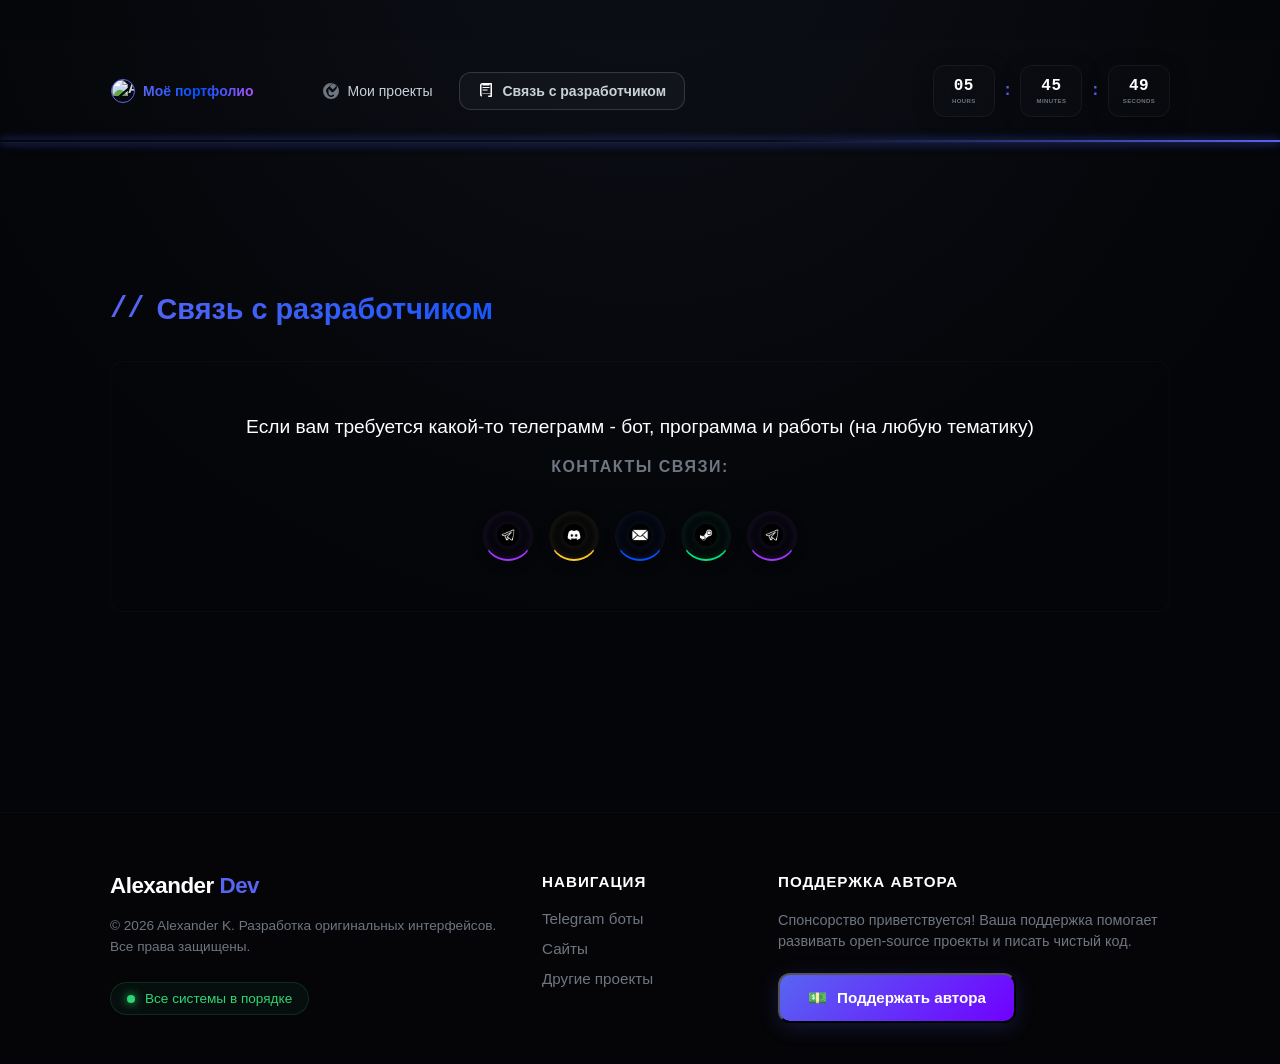
==== commit 65fe9f78: "Update contacts.html" ====
--- a/contacts.html
+++ b/contacts.html
@@ -28,13 +28,10 @@
     <div class="gh-container">
         
         <div class="gh-nav-block">
-            <div class="gh-nav-item brand">
-                <svg class="gh-icon" viewBox="0 0 16 16" width="18" height="18">
-                    <path fill="currentColor" d="M10.561 8.073a.75.75 0 1 1-1.122-1.001 2.22 2.22 0 0 0 .561-1.447c0-1.176-.856-2.125-2-2.125s-2 .949-2 2.125c0 .554.214 1.057.561 1.447a.75.75 0 1 1-1.122 1.001A3.72 3.72 0 0 1 4.5 5.625C4.5 3.632 6.058 2 8 2s3.5 1.632 3.5 3.625c0 .927-.348 1.771-.939 2.448Z"></path>
-                    <path fill="currentColor" d="M8 0a8 8 0 1 1 0 16A8 8 0 0 1 8 0ZM1.5 8a6.5 6.5 0 1 0 13 0 6.5 6.5 0 0 0-13 0Z"></path>
-                </svg>
-                <span>Моё портфолио</span>
-            </div>
+           <div class="gh-nav-item brand">
+         <img src="images/my-photo.png" alt="Александр" class="nav-avatar">
+         <span class="shimmer-text">Моё портфолио</span>
+        </div>
             
             <nav class="gh-nav-links">
                 <a href="index.html" class="gh-nav-item">
@@ -75,7 +72,7 @@
     <main class="container main-content-loaded">
 
         <section class="section" style="padding-top: 40px;">
-            <h2 class="section-title">Связь с разработчиком</h2>
+            <h2 class="section-title shimmer-text">Связь с разработчиком</h2>
             <div class="contact-box">
                 <p class="contact-lead-text">Если вам требуется какой-то телеграмм - бот, программа и работы (на любую тематику)</p>
                 <h4 class="contact-sub-title">Контакты связи:</h4>
--- a/style.css
+++ b/style.css
@@ -1,5 +1,5 @@
 /* ==========================================================================
-   1. ПЕРЕМЕННЫЕ И УЛЬТРА-ТЕМНЫЙ ГЛУБОКИЙ ФОН
+   1. ПЕРЕМЕННЫЕ И ТЕМНЫЙ ФОН
    ========================================================================== */
 :root {
     --bg-color: #040508; 
@@ -47,7 +47,7 @@
 }
 
 /* ==========================================================================
-   2. ЕДИНАЯ НАДЁЖНАЯ ШАПКА (ИНТЕГРИРОВАННЫЙ ДИЗАЙН)
+   2. ЕДИНАЯ ШАПКА
    ========================================================================== */
 .gh-header {
     position: relative; 
@@ -150,7 +150,7 @@
 }
 
 /* ==========================================================================
-   3. ВСТРОЕННЫЕ ГОРИЗОНТАЛЬНЫЕ ЧАСЫ (БЕЗ FIXED ПОЗИЦИОНИРОВАНИЯ)
+   3. ВСТРОЕННЫЕ ГОРИЗОНТАЛЬНЫЕ ЧАСЫ
    ========================================================================== */
 .floating-clock-container {
     display: flex;
@@ -264,7 +264,7 @@
 }
 
 /* ==========================================================================
-   5. ГЛАВНЫЙ БЛОК (HERO) И КВАНТОВОЕ НЕОНОВОЕ ЯДРО
+   5. ГЛАВНЫЙ БЛОК И НЕОНОВОЕ ЯДРО
    ========================================================================== */
 .hero { 
     min-height: 70vh; 
@@ -468,7 +468,7 @@
 .btn-custom-photo { width: 22px; height: 22px; object-fit: contain; border-radius: 50%; pointer-events: none; }
 
 /* ==========================================================================
-   8. ОБЩИЕ СТИЛИ ДЛЯ ВСЕХ ВЕЕРНЫХ КАРУСЕЛЕЙ (ПОД ТВОЙ HTML)
+   8. ОБЩИЕ СТИЛИ ДЛЯ ВСЕХ ВЕЕРНЫХ КАРУСЕЛЕЙ
    ========================================================================== */
 .projects-section {
     padding: 60px 0;
@@ -499,14 +499,14 @@
     height: 330px;  
     padding: 24px;  
     
-    /* ИЗМЕНЕНО: Сделали фон полупрозрачным (0.65 вместо плотного цвета) */
+    /* Полупрозрачный фон */
     background-color: rgba(13, 14, 18, 0.65); 
     
-    /* Твои границы теперь будут мягко подсвечивать прозрачную карту */
+    /* Границы теперь будут мягко подсвечивать прозрачную карту */
     border: 1px solid rgba(255, 255, 255, 0.04);
     border-radius: 16px; 
     
-    /* Эффект размытия заднего плана (чтобы контент под картами мягко размывался) */
+    /* Эффект размытия заднего плана */
     backdrop-filter: blur(14px);
     -webkit-backdrop-filter: blur(14px);
     
@@ -517,7 +517,6 @@
                 border-color 0.4s ease, 
                 box-shadow 0.4s ease, 
                 background-color 0.4s ease;
-}
 }
 
 /* Стили для контента внутри карточки */
@@ -632,7 +631,6 @@
     }
 }
 
-
 /* ==========================================================================
    9. СТИЛИ ДЛЯ СОДЕРЖАНИЯ (CONTENT NAV) С КАРТИНКАМИ В ПАПКЕ IMAGES
    ========================================================================== */
@@ -783,7 +781,7 @@
     .slide-social-btn { width: auto !important; border-radius: 12px; padding-right: 10px; border-color: var(--btn-color); }
     .btn-sliding-text { opacity: 1; transform: translateX(0); }
 
-    /* Общий сброс для всех контейнеров каруселей на мобилках */
+    /* Общий сброс для всех контейнеров каруселей для мобильной версии */
     .carousel-container { 
         padding: 20px 0; 
     }
@@ -797,7 +795,7 @@
         gap: 20px; 
     }
     
-    /* Сбрасываем абсолютное позиционирование для карточек на мобилках */
+    /* Сбрасываем абсолютное позиционирование для карточек для мобильной версии */
     .carousel-card { 
         position: relative !important; 
         left: auto !important;
@@ -811,14 +809,14 @@
         box-shadow: 0 6px 20px rgba(0, 0, 0, 0.5);
     }
     
-    /* Отключаем смещение при наведении на мобилках */
+    /* Отключаем смещение при наведении для мобильной версии */
     .deck-bots .c1:not(.active):hover, .deck-bots .c2:not(.active):hover, .deck-bots .c3:not(.active):hover, .deck-bots .c4:not(.active):hover, .deck-bots .c5:not(.active):hover,
     .deck-web .c1:not(.active):hover, .deck-web .c2:not(.active):hover, .deck-web .c3:not(.active):hover, .deck-web .c4:not(.active):hover, .deck-web .c5:not(.active):hover,
     .deck-other .c1:not(.active):hover, .deck-other .c2:not(.active):hover, .deck-other .c3:not(.active):hover, .deck-other .c4:not(.active):hover, .deck-other .c5:not(.active):hover {
         transform: translateY(-4px) !important;
     }
     
-    /* Кликнутая карточка на мобилке просто слегка подсвечивается без диких масштабов */
+    /* Кликнутая карточка для мобильной версии просто слегка подсвечивается без диких масштабов */
     .carousel-card.active { 
         transform: translateY(-6px) scale(1.02) !important; 
     }
@@ -831,7 +829,7 @@
    12. СТИЛИ ДЛЯ МОДАЛЬНОГО ОКНА ВТБ/СБП
    ========================================================================== */
 .donate-modal {
-    display: none; /* По умолчанию скрыто */
+    display: none;
     position: fixed;
     top: 0;
     left: 0;
@@ -945,14 +943,125 @@
     object-fit: contain;
 }
 
-/* Адаптив под мобилки */
+/* Адаптив для мобильной версии */
 @media (max-width: 576px) {
     .modal-grid { grid-template-columns: 1fr; gap: 20px; }
     .donate-modal-content { padding: 30px 20px; }
-    .modal-qr-block { order: -1; margin-bottom: 10px; } /* QR-код станет сверху на мобилке */
+    .modal-qr-block { order: -1; margin-bottom: 10px; } /* QR-код станет сверху на мобильной версии */
 }
 
 @keyframes fadeInModal {
     from { opacity: 0; transform: translateY(-20px); }
     to { opacity: 1; transform: translateY(0); }
 }
+.accent-slashes {
+    color: var(--accent-color, #5865f2); /* Цвета для // в названиях разделов и в донате */
+}
+.nav-avatar {
+    width: 24px;         /* Оптимальная ширина под размер шрифта */
+    height: 24px;        /* Такая же высота для идеального квадрата */
+    border-radius: 50%;  /* Делает фотографию полностью круглой */
+    object-fit: cover;   /* Пропорционально обрезает фото, если оно не квадратное */
+    border: 1.5px solid var(--accent-color, #0052ff); /* Твой акцентный неоновый ободок */
+    transition: transform 0.3s ease; /* Плавный эффект при наведении */
+}
+
+/* Эффект при наведении на элемент бренда */
+.gh-nav-item.brand:hover .nav-avatar {
+    transform: scale(1.3); /* Фото слегка увеличивается при наведении */
+}
+
+/* Красивый переливающийся градиентный текст */
+.shimmer-text {
+    /* Цветовая гамма: темно-синий/фиолетовый переходит в яркий неон и обратно */
+    background: linear-gradient(
+        90deg, 
+        #5865f2 0%, 
+        #0052ff 25%, 
+        #a855f7 50%, 
+        #0052ff 75%, 
+        #5865f2 100%
+    );
+    background-size: 200% auto; /* Растягиваем фон, чтобы было куда двигать */
+    -webkit-background-clip: text;
+    -webkit-text-fill-color: transparent;
+    background-clip: text;
+    text-fill-color: transparent;
+    
+    font-weight: 600; /* Делаем текст чуть плотнее, чтобы градиент лучше читался */
+    
+    /* Запуск бесконечной плавной анимации (двигается за 3 секунды) */
+    animation: shimmerEffect 3s linear infinite;
+}
+
+/* Анимация смещения градиента (эффект бегущей волны/точек) */
+@keyframes shimmerEffect {
+    0% {
+        background-position: 0% center;
+    }
+    100% {
+        background-position: 200% center;
+    }
+}
+
+/* Контейнер для комет, чтобы они не ломали скролл и были на фоне */
+.comet-container {
+    position: fixed;
+    top: 0;
+    left: 0;
+    width: 100vw;
+    height: 100vh;
+    position: fixed;
+    pointer-events: none; /* Чтобы сквозь них можно было кликать на кнопки */
+    z-index: 0;           /* Уводим на задний план, под текст и карточки */
+    overflow: hidden;
+}
+
+/* Сама комета */
+.comet {
+    position: absolute;
+    /* Наклон под углом для полета по диагонали (справа-сверху налево-вниз) */
+    transform: rotate(-45deg); 
+    /* Хвост кометы: от твоего акцентного сине-фиолетового к прозрачному */
+    background: linear-gradient(90deg, rgba(88, 101, 242, 1) 0%, rgba(0, 82, 255, 0.4) 50%, rgba(0, 0, 0, 0) 100%);
+    height: 2px; /* Толщина хвоста */
+    border-radius: 50%;
+    filter: drop-shadow(0 0 6px #0052ff); /* Эффект неонового свечения */
+    opacity: 0;
+    animation: flyComet 3s linear forwards;
+}
+
+/* Яркая точка-голова кометы */
+.comet::before {
+    content: '';
+    position: absolute;
+    left: 0;
+    top: 50%;
+    transform: translateY(-50%);
+    width: 4px;
+    height: 4px;
+    background: #fff; /* Белое ядро кометы */
+    border-radius: 50%;
+    box-shadow: 0 0 8px #fff, 0 0 15px #5865f2;
+}
+
+/* Анимация полета по диагонали со смещением и растворением */
+@keyframes flyComet {
+    0% {
+        opacity: 0;
+        transform: rotate(-45deg) translateX(0);
+        width: 0px;
+    }
+    10% {
+        opacity: 0.8;
+        width: 80px; /* Длина хвоста в полете */
+    }
+    90% {
+        opacity: 0.8;
+    }
+    100% {
+        opacity: 0;
+        transform: rotate(-45deg) translateX(-1000px); /* Дистанция полета */
+        width: 120px;
+    }
+}
